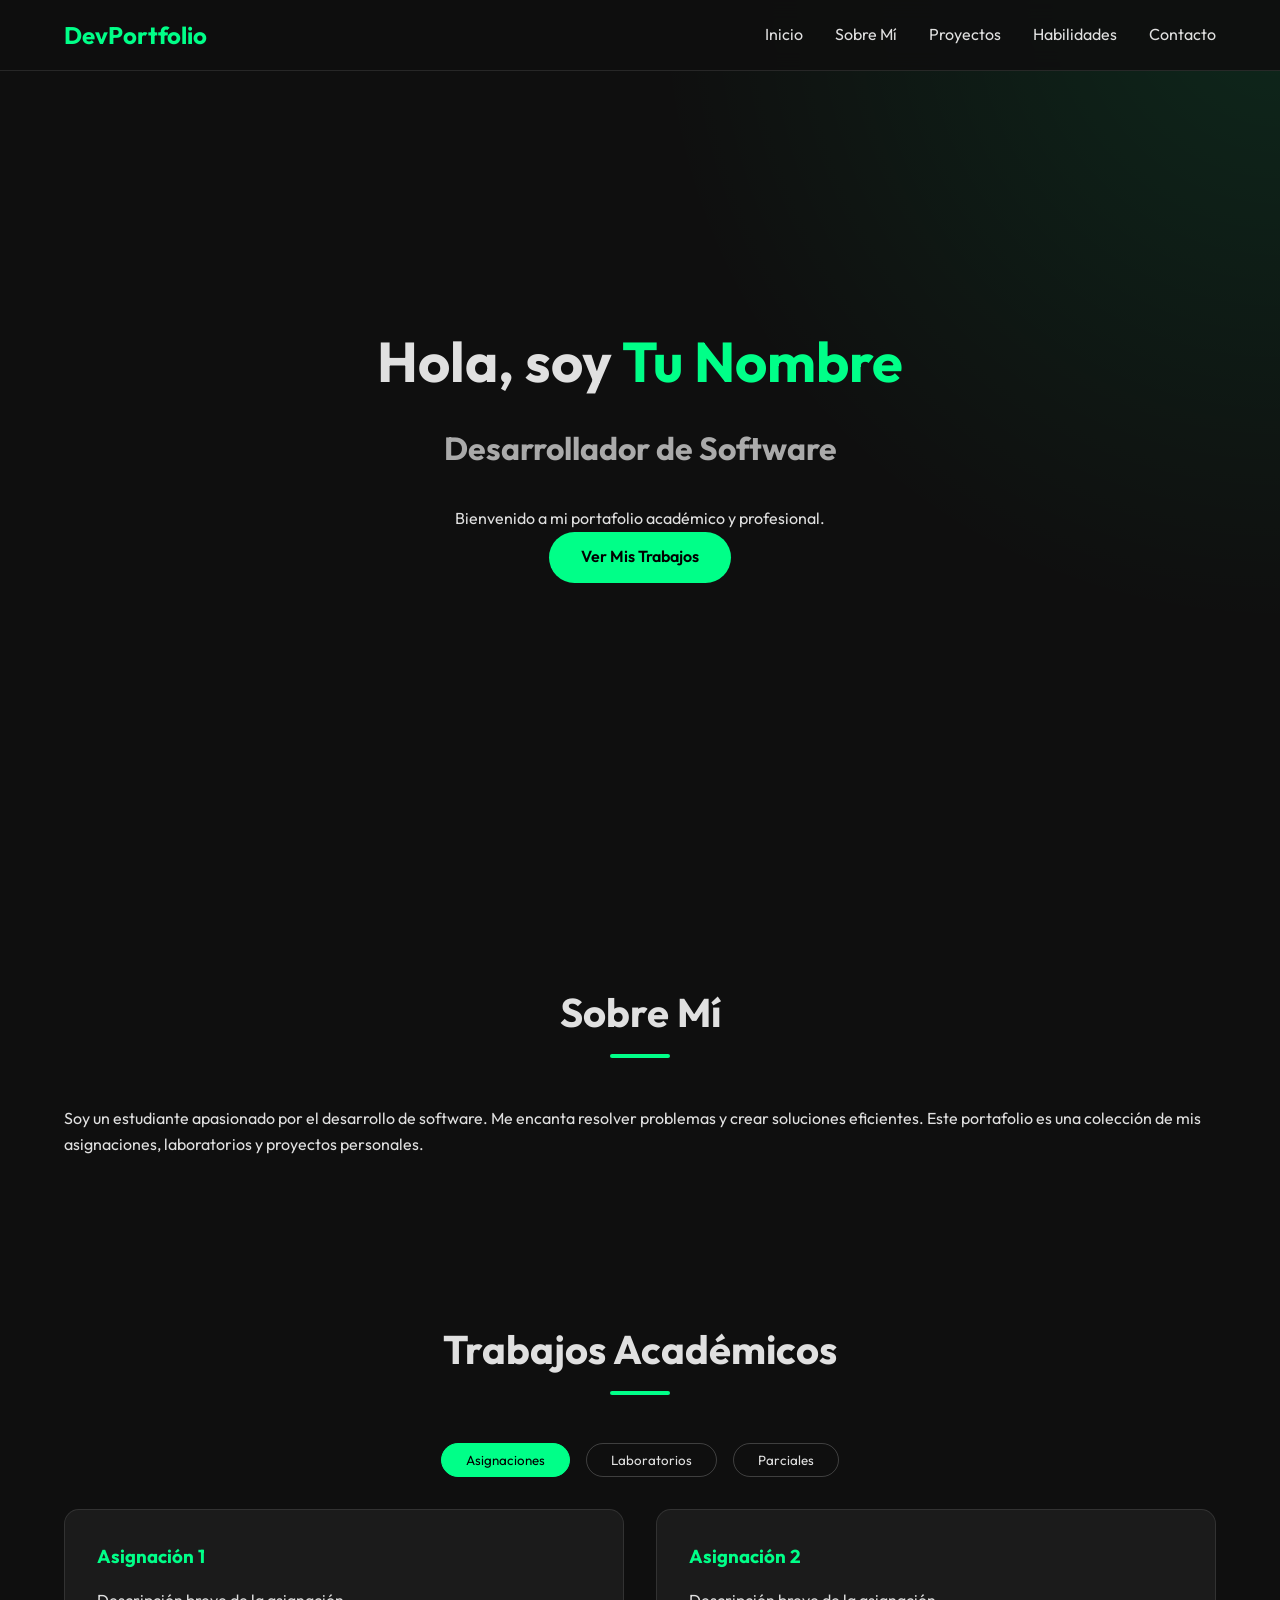
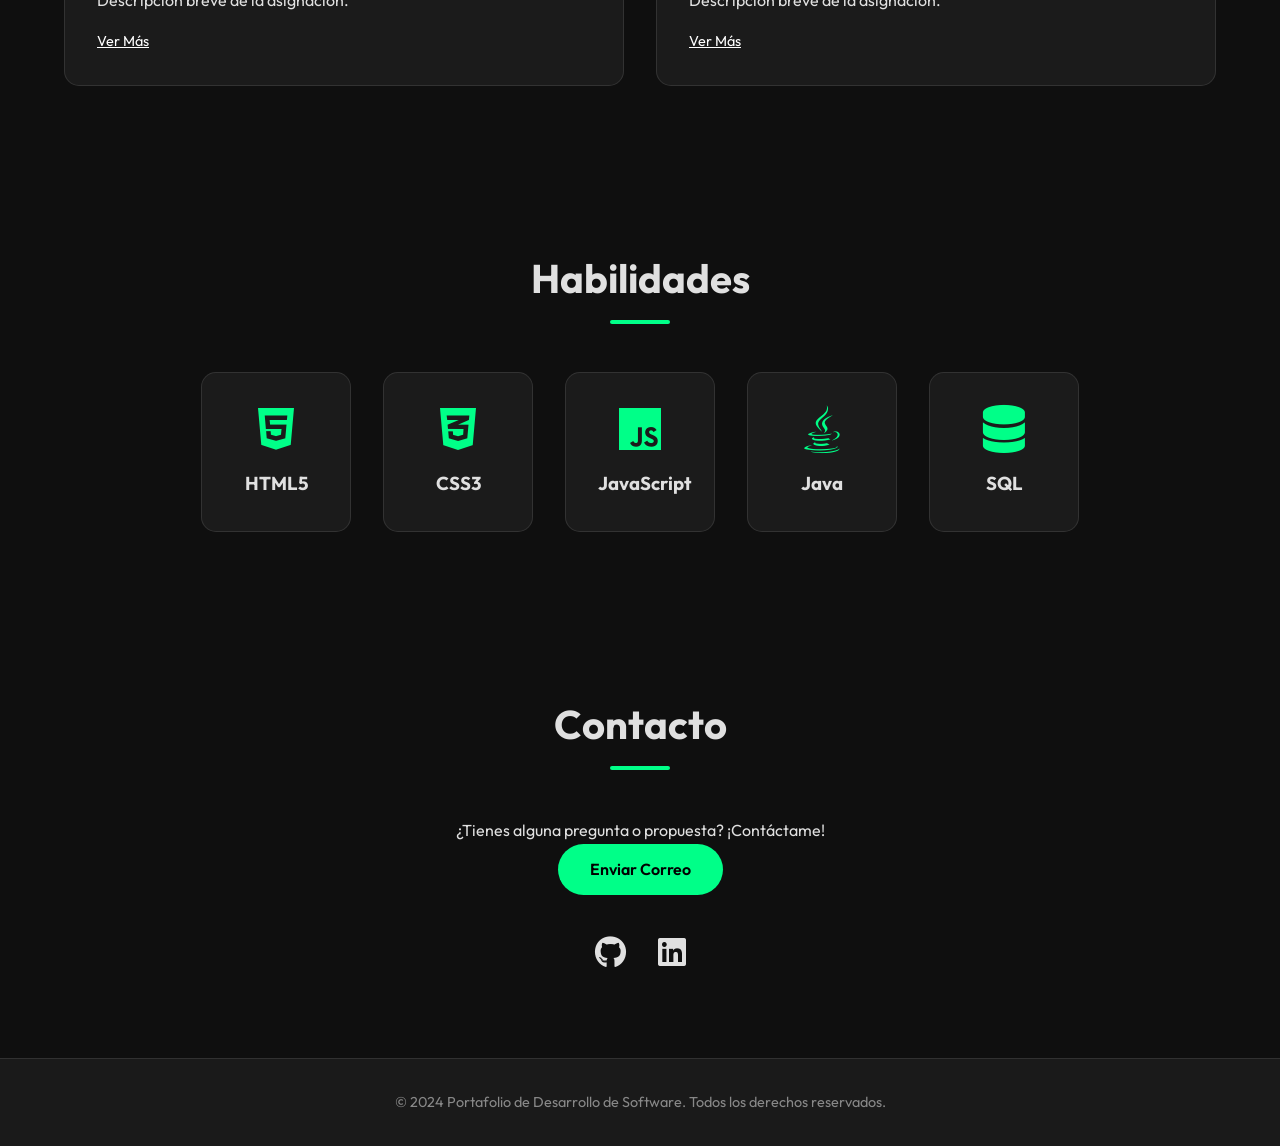
==== index.html @ 0fc3452c "Estructura base" ====
<!DOCTYPE html>
<html lang="es">
<head>
    <meta charset="UTF-8">
    <meta name="viewport" content="width=device-width, initial-scale=1.0">
    <title>Portafolio de Desarrollo de Software</title>
    <link rel="preconnect" href="https://fonts.googleapis.com">
    <link rel="preconnect" href="https://fonts.gstatic.com" crossorigin>
    <link href="https://fonts.googleapis.com/css2?family=Outfit:wght@300;400;600;700&display=swap" rel="stylesheet">
    <link rel="stylesheet" href="css/style.css">
    <link rel="stylesheet" href="https://cdnjs.cloudflare.com/ajax/libs/font-awesome/6.0.0/css/all.min.css">
</head>
<body>
    <header id="header">
        <nav class="navbar">
            <div class="logo">DevPortfolio</div>
            <ul class="nav-links">
                <li><a href="#inicio">Inicio</a></li>
                <li><a href="#sobre-mi">Sobre Mí</a></li>
                <li><a href="#proyectos">Proyectos</a></li>
                <li><a href="#habilidades">Habilidades</a></li>
                <li><a href="#contacto">Contacto</a></li>
            </ul>
            <div class="hamburger">
                <i class="fas fa-bars"></i>
            </div>
        </nav>
    </header>

    <main>
        <section id="inicio" class="hero">
            <div class="hero-content">
                <h1>Hola, soy <span class="highlight">Tu Nombre</span></h1>
                <h2>Desarrollador de Software</h2>
                <p>Bienvenido a mi portafolio académico y profesional.</p>
                <a href="#proyectos" class="btn">Ver Mis Trabajos</a>
            </div>
        </section>

        <section id="sobre-mi" class="section">
            <h2 class="section-title">Sobre Mí</h2>
            <div class="about-container">
                <div class="about-text">
                    <p>Soy un estudiante apasionado por el desarrollo de software. Me encanta resolver problemas y crear soluciones eficientes. Este portafolio es una colección de mis asignaciones, laboratorios y proyectos personales.</p>
                </div>
            </div>
        </section>

        <section id="proyectos" class="section">
            <h2 class="section-title">Trabajos Académicos</h2>
            <div class="tabs">
                <button class="tab-btn active" data-target="asignaciones">Asignaciones</button>
                <button class="tab-btn" data-target="laboratorios">Laboratorios</button>
                <button class="tab-btn" data-target="parciales">Parciales</button>
            </div>

            <div class="projects-grid" id="asignaciones">
                <!-- Asignaciones Placeholders -->
                <div class="card">
                    <div class="card-content">
                        <h3>Asignación 1</h3>
                        <p>Descripción breve de la asignación.</p>
                        <a href="#" class="btn-small">Ver Más</a>
                    </div>
                </div>
                <div class="card">
                    <div class="card-content">
                        <h3>Asignación 2</h3>
                        <p>Descripción breve de la asignación.</p>
                        <a href="#" class="btn-small">Ver Más</a>
                    </div>
                </div>
            </div>

            <div class="projects-grid hidden" id="laboratorios">
                <!-- Laboratorios Placeholders -->
                <div class="card">
                    <div class="card-content">
                        <h3>Laboratorio 1</h3>
                        <p>Práctica de laboratorio sobre estructuras de datos.</p>
                        <a href="#" class="btn-small">Ver Código</a>
                    </div>
                </div>
            </div>

            <div class="projects-grid hidden" id="parciales">
                <!-- Parciales Placeholders -->
                <div class="card">
                    <div class="card-content">
                        <h3>Parcial 1</h3>
                        <p>Examen parcial práctico.</p>
                        <a href="#" class="btn-small">Ver Resultado</a>
                    </div>
                </div>
            </div>
        </section>

        <section id="habilidades" class="section">
            <h2 class="section-title">Habilidades</h2>
            <div class="skills-container">
                <div class="skill-card">
                    <i class="fab fa-html5"></i>
                    <h3>HTML5</h3>
                </div>
                <div class="skill-card">
                    <i class="fab fa-css3-alt"></i>
                    <h3>CSS3</h3>
                </div>
                <div class="skill-card">
                    <i class="fab fa-js"></i>
                    <h3>JavaScript</h3>
                </div>
                <div class="skill-card">
                    <i class="fab fa-java"></i>
                    <h3>Java</h3>
                </div>
                <div class="skill-card">
                    <i class="fas fa-database"></i>
                    <h3>SQL</h3>
                </div>
            </div>
        </section>

        <section id="contacto" class="section">
            <h2 class="section-title">Contacto</h2>
            <div class="contact-container">
                <p>¿Tienes alguna pregunta o propuesta? ¡Contáctame!</p>
                <a href="mailto:correo@ejemplo.com" class="btn">Enviar Correo</a>
                <div class="social-links">
                    <a href="#"><i class="fab fa-github"></i></a>
                    <a href="#"><i class="fab fa-linkedin"></i></a>
                </div>
            </div>
        </section>
    </main>

    <footer>
        <p>&copy; 2024 Portafolio de Desarrollo de Software. Todos los derechos reservados.</p>
    </footer>

    <script src="js/script.js"></script>
</body>
</html>
---- css/style.css ----
:root {
    --bg-color: #0f0f0f;
    --card-bg: rgba(255, 255, 255, 0.05);
    --text-color: #e0e0e0;
    --accent-color: #00ff88;
    --secondary-color: #1a1a1a;
    --font-main: 'Outfit', sans-serif;
}

* {
    margin: 0;
    padding: 0;
    box-sizing: border-box;
}

body {
    font-family: var(--font-main);
    background-color: var(--bg-color);
    color: var(--text-color);
    line-height: 1.6;
    overflow-x: hidden;
}

a {
    text-decoration: none;
    color: inherit;
    transition: color 0.3s ease;
}

ul {
    list-style: none;
}

/* Header & Nav */
header {
    position: fixed;
    top: 0;
    width: 100%;
    background: rgba(15, 15, 15, 0.9);
    backdrop-filter: blur(10px);
    z-index: 1000;
    padding: 1rem 5%;
    border-bottom: 1px solid rgba(255, 255, 255, 0.1);
}

.navbar {
    display: flex;
    justify-content: space-between;
    align-items: center;
}

.logo {
    font-size: 1.5rem;
    font-weight: 700;
    color: var(--accent-color);
}

.nav-links {
    display: flex;
    gap: 2rem;
}

.nav-links a:hover {
    color: var(--accent-color);
}

.hamburger {
    display: none;
    font-size: 1.5rem;
    cursor: pointer;
}

/* Hero Section */
.hero {
    height: 100vh;
    display: flex;
    align-items: center;
    justify-content: center;
    text-align: center;
    padding: 0 5%;
    background: radial-gradient(circle at top right, rgba(0, 255, 136, 0.1), transparent 40%);
}

.hero h1 {
    font-size: 3.5rem;
    margin-bottom: 1rem;
}

.highlight {
    color: var(--accent-color);
}

.hero h2 {
    font-size: 2rem;
    color: #aaa;
    margin-bottom: 2rem;
}

.btn {
    display: inline-block;
    padding: 0.8rem 2rem;
    background: var(--accent-color);
    color: #000;
    font-weight: 600;
    border-radius: 50px;
    transition: transform 0.3s ease, box-shadow 0.3s ease;
}

.btn:hover {
    transform: translateY(-3px);
    box-shadow: 0 5px 15px rgba(0, 255, 136, 0.3);
}

/* Sections General */
.section {
    padding: 5rem 5%;
}

.section-title {
    text-align: center;
    font-size: 2.5rem;
    margin-bottom: 3rem;
    position: relative;
}

.section-title::after {
    content: '';
    display: block;
    width: 60px;
    height: 4px;
    background: var(--accent-color);
    margin: 10px auto 0;
    border-radius: 2px;
}

/* Projects / Academic Work */
.tabs {
    display: flex;
    justify-content: center;
    gap: 1rem;
    margin-bottom: 2rem;
}

.tab-btn {
    background: transparent;
    border: 1px solid rgba(255, 255, 255, 0.2);
    color: var(--text-color);
    padding: 0.5rem 1.5rem;
    border-radius: 20px;
    cursor: pointer;
    transition: all 0.3s ease;
    font-family: var(--font-main);
}

.tab-btn.active, .tab-btn:hover {
    background: var(--accent-color);
    color: #000;
    border-color: var(--accent-color);
}

.projects-grid {
    display: grid;
    grid-template-columns: repeat(auto-fit, minmax(300px, 1fr));
    gap: 2rem;
}

.hidden {
    display: none;
}

.card {
    background: var(--card-bg);
    border: 1px solid rgba(255, 255, 255, 0.1);
    border-radius: 15px;
    padding: 2rem;
    transition: transform 0.3s ease;
}

.card:hover {
    transform: translateY(-5px);
    border-color: var(--accent-color);
}

.card h3 {
    margin-bottom: 1rem;
    color: var(--accent-color);
}

.btn-small {
    display: inline-block;
    margin-top: 1rem;
    color: #fff;
    text-decoration: underline;
    font-size: 0.9rem;
}

/* Skills */
.skills-container {
    display: flex;
    flex-wrap: wrap;
    justify-content: center;
    gap: 2rem;
}

.skill-card {
    background: var(--card-bg);
    padding: 2rem;
    border-radius: 15px;
    text-align: center;
    width: 150px;
    border: 1px solid rgba(255, 255, 255, 0.1);
    transition: all 0.3s ease;
}

.skill-card:hover {
    border-color: var(--accent-color);
    transform: scale(1.05);
}

.skill-card i {
    font-size: 3rem;
    margin-bottom: 1rem;
    color: var(--accent-color);
}

/* Contact */
.contact-container {
    text-align: center;
    max-width: 600px;
    margin: 0 auto;
}

.social-links {
    margin-top: 2rem;
    display: flex;
    justify-content: center;
    gap: 2rem;
}

.social-links a {
    font-size: 2rem;
    color: var(--text-color);
}

.social-links a:hover {
    color: var(--accent-color);
}

/* Footer */
footer {
    text-align: center;
    padding: 2rem;
    background: var(--secondary-color);
    border-top: 1px solid rgba(255, 255, 255, 0.1);
    font-size: 0.9rem;
    color: #888;
}

/* Responsive */
@media (max-width: 768px) {
    .nav-links {
        display: none;
    }
    
    .hamburger {
        display: block;
    }
    
    .hero h1 {
        font-size: 2.5rem;
    }
}
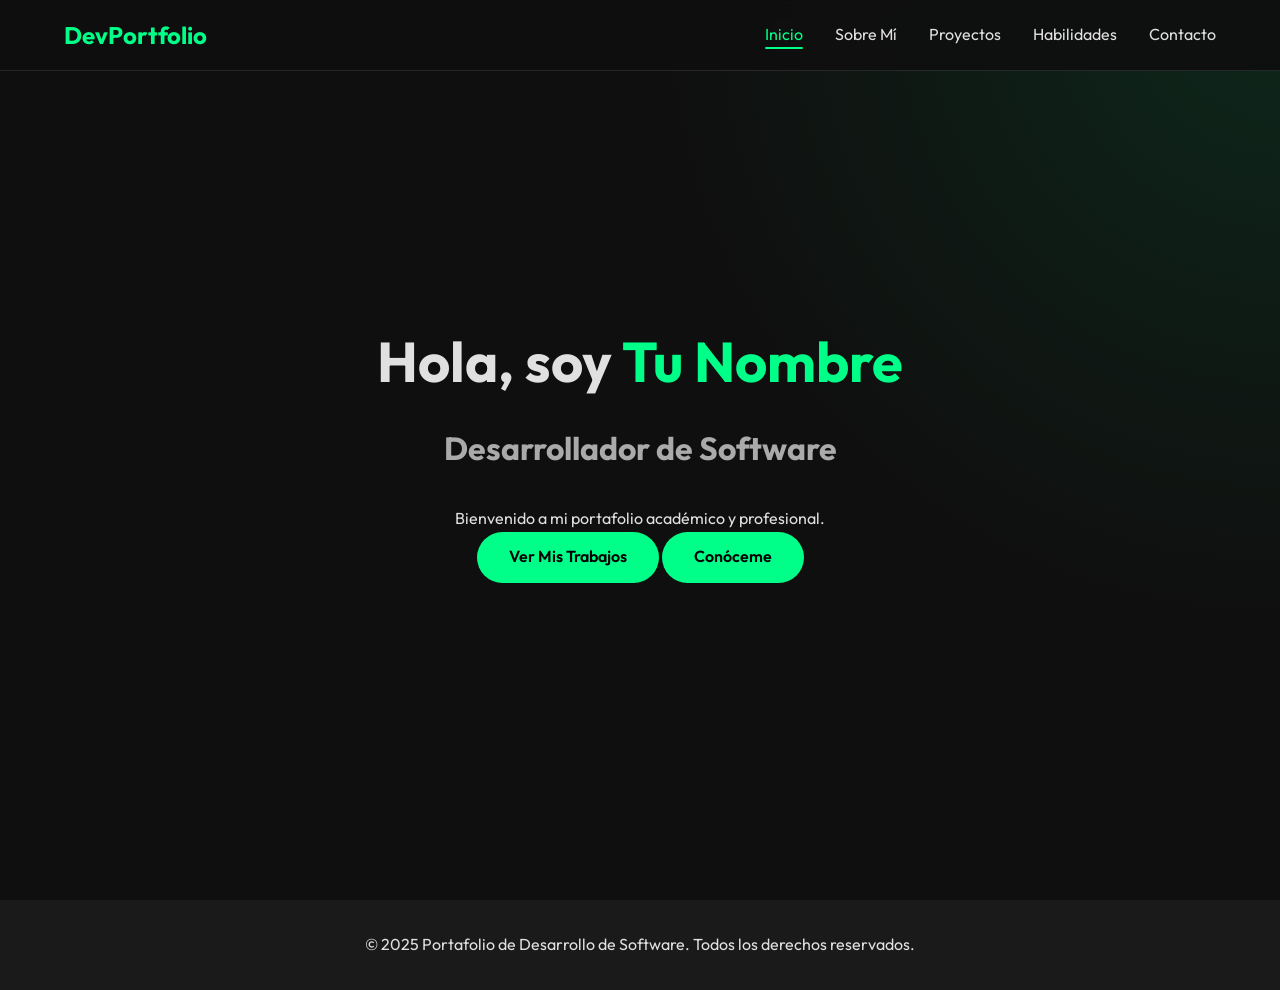
==== commit e749416c: "Modificaciones." ====
--- a/index.html
+++ b/index.html
@@ -1,5 +1,6 @@
 <!DOCTYPE html>
 <html lang="es">
+
 <head>
     <meta charset="UTF-8">
     <meta name="viewport" content="width=device-width, initial-scale=1.0">
@@ -10,16 +11,17 @@
     <link rel="stylesheet" href="css/style.css">
     <link rel="stylesheet" href="https://cdnjs.cloudflare.com/ajax/libs/font-awesome/6.0.0/css/all.min.css">
 </head>
+
 <body>
     <header id="header">
         <nav class="navbar">
             <div class="logo">DevPortfolio</div>
             <ul class="nav-links">
-                <li><a href="#inicio">Inicio</a></li>
-                <li><a href="#sobre-mi">Sobre Mí</a></li>
-                <li><a href="#proyectos">Proyectos</a></li>
-                <li><a href="#habilidades">Habilidades</a></li>
-                <li><a href="#contacto">Contacto</a></li>
+                <li><a href="index.html" class="active">Inicio</a></li>
+                <li><a href="about.html">Sobre Mí</a></li>
+                <li><a href="projects.html">Proyectos</a></li>
+                <li><a href="skills.html">Habilidades</a></li>
+                <li><a href="contact.html">Contacto</a></li>
             </ul>
             <div class="hamburger">
                 <i class="fas fa-bars"></i>
@@ -33,111 +35,19 @@
                 <h1>Hola, soy <span class="highlight">Tu Nombre</span></h1>
                 <h2>Desarrollador de Software</h2>
                 <p>Bienvenido a mi portafolio académico y profesional.</p>
-                <a href="#proyectos" class="btn">Ver Mis Trabajos</a>
-            </div>
-        </section>
-
-        <section id="sobre-mi" class="section">
-            <h2 class="section-title">Sobre Mí</h2>
-            <div class="about-container">
-                <div class="about-text">
-                    <p>Soy un estudiante apasionado por el desarrollo de software. Me encanta resolver problemas y crear soluciones eficientes. Este portafolio es una colección de mis asignaciones, laboratorios y proyectos personales.</p>
-                </div>
-            </div>
-        </section>
-
-        <section id="proyectos" class="section">
-            <h2 class="section-title">Trabajos Académicos</h2>
-            <div class="tabs">
-                <button class="tab-btn active" data-target="asignaciones">Asignaciones</button>
-                <button class="tab-btn" data-target="laboratorios">Laboratorios</button>
-                <button class="tab-btn" data-target="parciales">Parciales</button>
-            </div>
-
-            <div class="projects-grid" id="asignaciones">
-                <!-- Asignaciones Placeholders -->
-                <div class="card">
-                    <div class="card-content">
-                        <h3>Asignación 1</h3>
-                        <p>Descripción breve de la asignación.</p>
-                        <a href="#" class="btn-small">Ver Más</a>
-                    </div>
-                </div>
-                <div class="card">
-                    <div class="card-content">
-                        <h3>Asignación 2</h3>
-                        <p>Descripción breve de la asignación.</p>
-                        <a href="#" class="btn-small">Ver Más</a>
-                    </div>
-                </div>
-            </div>
-
-            <div class="projects-grid hidden" id="laboratorios">
-                <!-- Laboratorios Placeholders -->
-                <div class="card">
-                    <div class="card-content">
-                        <h3>Laboratorio 1</h3>
-                        <p>Práctica de laboratorio sobre estructuras de datos.</p>
-                        <a href="#" class="btn-small">Ver Código</a>
-                    </div>
-                </div>
-            </div>
-
-            <div class="projects-grid hidden" id="parciales">
-                <!-- Parciales Placeholders -->
-                <div class="card">
-                    <div class="card-content">
-                        <h3>Parcial 1</h3>
-                        <p>Examen parcial práctico.</p>
-                        <a href="#" class="btn-small">Ver Resultado</a>
-                    </div>
-                </div>
-            </div>
-        </section>
-
-        <section id="habilidades" class="section">
-            <h2 class="section-title">Habilidades</h2>
-            <div class="skills-container">
-                <div class="skill-card">
-                    <i class="fab fa-html5"></i>
-                    <h3>HTML5</h3>
-                </div>
-                <div class="skill-card">
-                    <i class="fab fa-css3-alt"></i>
-                    <h3>CSS3</h3>
-                </div>
-                <div class="skill-card">
-                    <i class="fab fa-js"></i>
-                    <h3>JavaScript</h3>
-                </div>
-                <div class="skill-card">
-                    <i class="fab fa-java"></i>
-                    <h3>Java</h3>
-                </div>
-                <div class="skill-card">
-                    <i class="fas fa-database"></i>
-                    <h3>SQL</h3>
-                </div>
-            </div>
-        </section>
-
-        <section id="contacto" class="section">
-            <h2 class="section-title">Contacto</h2>
-            <div class="contact-container">
-                <p>¿Tienes alguna pregunta o propuesta? ¡Contáctame!</p>
-                <a href="mailto:correo@ejemplo.com" class="btn">Enviar Correo</a>
-                <div class="social-links">
-                    <a href="#"><i class="fab fa-github"></i></a>
-                    <a href="#"><i class="fab fa-linkedin"></i></a>
+                <div class="hero-buttons">
+                    <a href="projects.html" class="btn">Ver Mis Trabajos</a>
+                    <a href="about.html" class="btn btn-outline">Conóceme</a>
                 </div>
             </div>
         </section>
     </main>
 
     <footer>
-        <p>&copy; 2024 Portafolio de Desarrollo de Software. Todos los derechos reservados.</p>
+        <p>&copy; 2025 Portafolio de Desarrollo de Software. Todos los derechos reservados.</p>
     </footer>
 
     <script src="js/script.js"></script>
 </body>
+
 </html>
--- a/css/style.css
+++ b/css/style.css
@@ -60,8 +60,25 @@
     gap: 2rem;
 }
 
-.nav-links a:hover {
+.nav-links a {
+    position: relative;
+    transition: color 0.3s ease;
+}
+
+.nav-links a:hover,
+.nav-links a.active {
     color: var(--accent-color);
+}
+
+.nav-links a.active::after {
+    content: '';
+    position: absolute;
+    bottom: -5px;
+    left: 0;
+    width: 100%;
+    height: 2px;
+    background: var(--accent-color);
+    border-radius: 2px;
 }
 
 .hamburger {
@@ -79,6 +96,7 @@
     text-align: center;
     padding: 0 5%;
     background: radial-gradient(circle at top right, rgba(0, 255, 136, 0.1), transparent 40%);
+    scroll-margin-top: 0;
 }
 
 .hero h1 {
@@ -114,6 +132,7 @@
 /* Sections General */
 .section {
     padding: 5rem 5%;
+    scroll-margin-top: 80px;
 }
 
 .section-title {
@@ -131,6 +150,29 @@
     background: var(--accent-color);
     margin: 10px auto 0;
     border-radius: 2px;
+}
+
+/* About Section */
+.about-container {
+    max-width: 800px;
+    margin: 0 auto;
+}
+
+.about-text h3 {
+    color: var(--accent-color);
+    margin-top: 2rem;
+    margin-bottom: 0.5rem;
+    font-size: 1.3rem;
+}
+
+.about-text h3:first-child {
+    margin-top: 0;
+}
+
+.about-text p {
+    margin-bottom: 1rem;
+    line-height: 1.8;
+    color: #ccc;
 }
 
 /* Projects / Academic Work */
@@ -152,7 +194,8 @@
     font-family: var(--font-main);
 }
 
-.tab-btn.active, .tab-btn:hover {
+.tab-btn.active,
+.tab-btn:hover {
     background: var(--accent-color);
     color: #000;
     border-color: var(--accent-color);
@@ -251,22 +294,355 @@
     text-align: center;
     padding: 2rem;
     background: var(--secondary-color);
-    border-top: 1px solid rgba(255, 255, 255, 0.1);
-    font-size: 0.9rem;
-    color: #888;
-}
-
-/* Responsive */
-@media (max-width: 768px) {
-    .nav-links {
+
+    .hero h1 {
+        font-size: 3.5rem;
+        margin-bottom: 1rem;
+    }
+
+    .highlight {
+        color: var(--accent-color);
+    }
+
+    .hero h2 {
+        font-size: 2rem;
+        color: #aaa;
+        margin-bottom: 2rem;
+    }
+
+    .btn {
+        display: inline-block;
+        padding: 0.8rem 2rem;
+        background: var(--accent-color);
+        color: #000;
+        font-weight: 600;
+        border-radius: 50px;
+        transition: transform 0.3s ease, box-shadow 0.3s ease;
+    }
+
+    .btn:hover {
+        transform: translateY(-3px);
+        box-shadow: 0 5px 15px rgba(0, 255, 136, 0.3);
+    }
+
+    /* Sections General */
+    .section {
+        padding: 5rem 5%;
+        scroll-margin-top: 80px;
+    }
+
+    .section-title {
+        text-align: center;
+        font-size: 2.5rem;
+        margin-bottom: 3rem;
+        position: relative;
+    }
+
+    .section-title::after {
+        content: '';
+        display: block;
+        width: 60px;
+        height: 4px;
+        background: var(--accent-color);
+        margin: 10px auto 0;
+        border-radius: 2px;
+    }
+
+    /* About Section */
+    .about-container {
+        max-width: 800px;
+        margin: 0 auto;
+    }
+
+    .about-text h3 {
+        color: var(--accent-color);
+        margin-top: 2rem;
+        margin-bottom: 0.5rem;
+        font-size: 1.3rem;
+    }
+
+    .about-text h3:first-child {
+        margin-top: 0;
+    }
+
+    .about-text p {
+        margin-bottom: 1rem;
+        line-height: 1.8;
+        color: #ccc;
+    }
+
+    /* Projects / Academic Work */
+    .tabs {
+        display: flex;
+        justify-content: center;
+        gap: 1rem;
+        margin-bottom: 2rem;
+    }
+
+    .tab-btn {
+        background: transparent;
+        border: 1px solid rgba(255, 255, 255, 0.2);
+        color: var(--text-color);
+        padding: 0.5rem 1.5rem;
+        border-radius: 20px;
+        cursor: pointer;
+        transition: all 0.3s ease;
+        font-family: var(--font-main);
+    }
+
+    .tab-btn.active,
+    .tab-btn:hover {
+        background: var(--accent-color);
+        color: #000;
+        border-color: var(--accent-color);
+    }
+
+    .projects-grid {
+        display: grid;
+        grid-template-columns: repeat(auto-fit, minmax(300px, 1fr));
+        gap: 2rem;
+    }
+
+    .hidden {
         display: none;
     }
-    
-    .hamburger {
-        display: block;
-    }
-    
-    .hero h1 {
-        font-size: 2.5rem;
-    }
-}
+
+    .card {
+        background: var(--card-bg);
+        border: 1px solid rgba(255, 255, 255, 0.1);
+        border-radius: 15px;
+        padding: 2rem;
+        transition: transform 0.3s ease;
+    }
+
+    .card:hover {
+        transform: translateY(-5px);
+        border-color: var(--accent-color);
+    }
+
+    .card h3 {
+        margin-bottom: 1rem;
+        color: var(--accent-color);
+    }
+
+    .btn-small {
+        display: inline-block;
+        margin-top: 1rem;
+        color: #fff;
+        text-decoration: underline;
+        font-size: 0.9rem;
+    }
+
+    /* Skills */
+    .skills-container {
+        display: flex;
+        flex-wrap: wrap;
+        justify-content: center;
+        gap: 2rem;
+    }
+
+    .skill-card {
+        background: var(--card-bg);
+        padding: 2rem;
+        border-radius: 15px;
+        text-align: center;
+        width: 150px;
+        border: 1px solid rgba(255, 255, 255, 0.1);
+        transition: all 0.3s ease;
+    }
+
+    .skill-card:hover {
+        border-color: var(--accent-color);
+        transform: scale(1.05);
+    }
+
+    .skill-card i {
+        font-size: 3rem;
+        margin-bottom: 1rem;
+        color: var(--accent-color);
+    }
+
+    /* Contact */
+    .contact-container {
+        text-align: center;
+        max-width: 600px;
+        margin: 0 auto;
+    }
+
+    .social-links {
+        margin-top: 2rem;
+        display: flex;
+        justify-content: center;
+        gap: 2rem;
+    }
+
+    .social-links a {
+        font-size: 2rem;
+        color: var(--text-color);
+    }
+
+    .social-links a:hover {
+        color: var(--accent-color);
+    }
+
+    /* Footer */
+    footer {
+        text-align: center;
+        padding: 2rem;
+        background: var(--secondary-color);
+        border-top: 1px solid rgba(255, 255, 255, 0.1);
+        font-size: 0.9rem;
+        color: #888;
+    }
+
+    /* Hero Buttons */
+    .hero-buttons {
+        display: flex;
+        gap: 1rem;
+        justify-content: center;
+    }
+
+    .btn-outline {
+        background: transparent;
+        border: 2px solid var(--accent-color);
+        color: var(--accent-color);
+    }
+
+    .btn-outline:hover {
+        background: var(--accent-color);
+        color: #000;
+    }
+
+    /* Card Actions */
+    .card-actions {
+        display: flex;
+        gap: 1rem;
+        margin-top: 1.5rem;
+        flex-wrap: wrap;
+    }
+
+    .preview-btn {
+        background: rgba(255, 255, 255, 0.1);
+        border: none;
+        padding: 0.5rem 1rem;
+        border-radius: 5px;
+        color: var(--accent-color);
+        cursor: pointer;
+        transition: background 0.3s;
+        font-family: var(--font-main);
+        text-decoration: none;
+    }
+
+    .preview-btn:hover {
+        background: rgba(255, 255, 255, 0.2);
+    }
+
+    .download-btn {
+        background: var(--accent-color);
+        color: #000;
+        padding: 0.5rem 1rem;
+        border-radius: 5px;
+        text-decoration: none;
+        font-weight: 600;
+        display: inline-flex;
+        align-items: center;
+        gap: 0.5rem;
+    }
+
+    .download-btn:hover {
+        transform: translateY(-2px);
+        box-shadow: 0 4px 10px rgba(0, 255, 136, 0.2);
+    }
+
+    /* Modal Styles */
+    .modal {
+        display: none;
+        position: fixed;
+        z-index: 2000;
+        left: 0;
+        top: 0;
+        width: 100%;
+        height: 100%;
+        background-color: rgba(0, 0, 0, 0.8);
+        backdrop-filter: blur(5px);
+        align-items: center;
+        justify-content: center;
+    }
+
+    .modal-content {
+        background: #1a1a1a;
+        padding: 2rem;
+        border-radius: 15px;
+        width: 90%;
+        max-width: 600px;
+        position: relative;
+        border: 1px solid var(--accent-color);
+        box-shadow: 0 0 20px rgba(0, 255, 136, 0.1);
+        animation: modalFadeIn 0.3s ease;
+    }
+
+    @keyframes modalFadeIn {
+        from {
+            opacity: 0;
+            transform: translateY(-20px);
+        }
+
+        to {
+            opacity: 1;
+            transform: translateY(0);
+        }
+    }
+
+    .close-modal {
+        position: absolute;
+        top: 1rem;
+        right: 1.5rem;
+        font-size: 2rem;
+        color: #aaa;
+        cursor: pointer;
+        transition: color 0.3s;
+    }
+
+    .close-modal:hover {
+        color: var(--accent-color);
+    }
+
+    .modal-body {
+        margin-top: 1.5rem;
+    }
+
+    .modal-image {
+        margin-bottom: 1.5rem;
+        border-radius: 8px;
+        overflow: hidden;
+    }
+
+    #modal-title {
+        color: var(--accent-color);
+        font-size: 1.8rem;
+    }
+
+    #modal-desc {
+        line-height: 1.6;
+        color: #ddd;
+    }
+
+    /* Responsive */
+    @media (max-width: 768px) {
+        .nav-links {
+            display: none;
+        }
+
+        .hamburger {
+            display: block;
+        }
+
+        .hero h1 {
+            font-size: 2.5rem;
+        }
+
+        .hero-buttons {
+            flex-direction: column;
+            gap: 1rem;
+        }
+    }
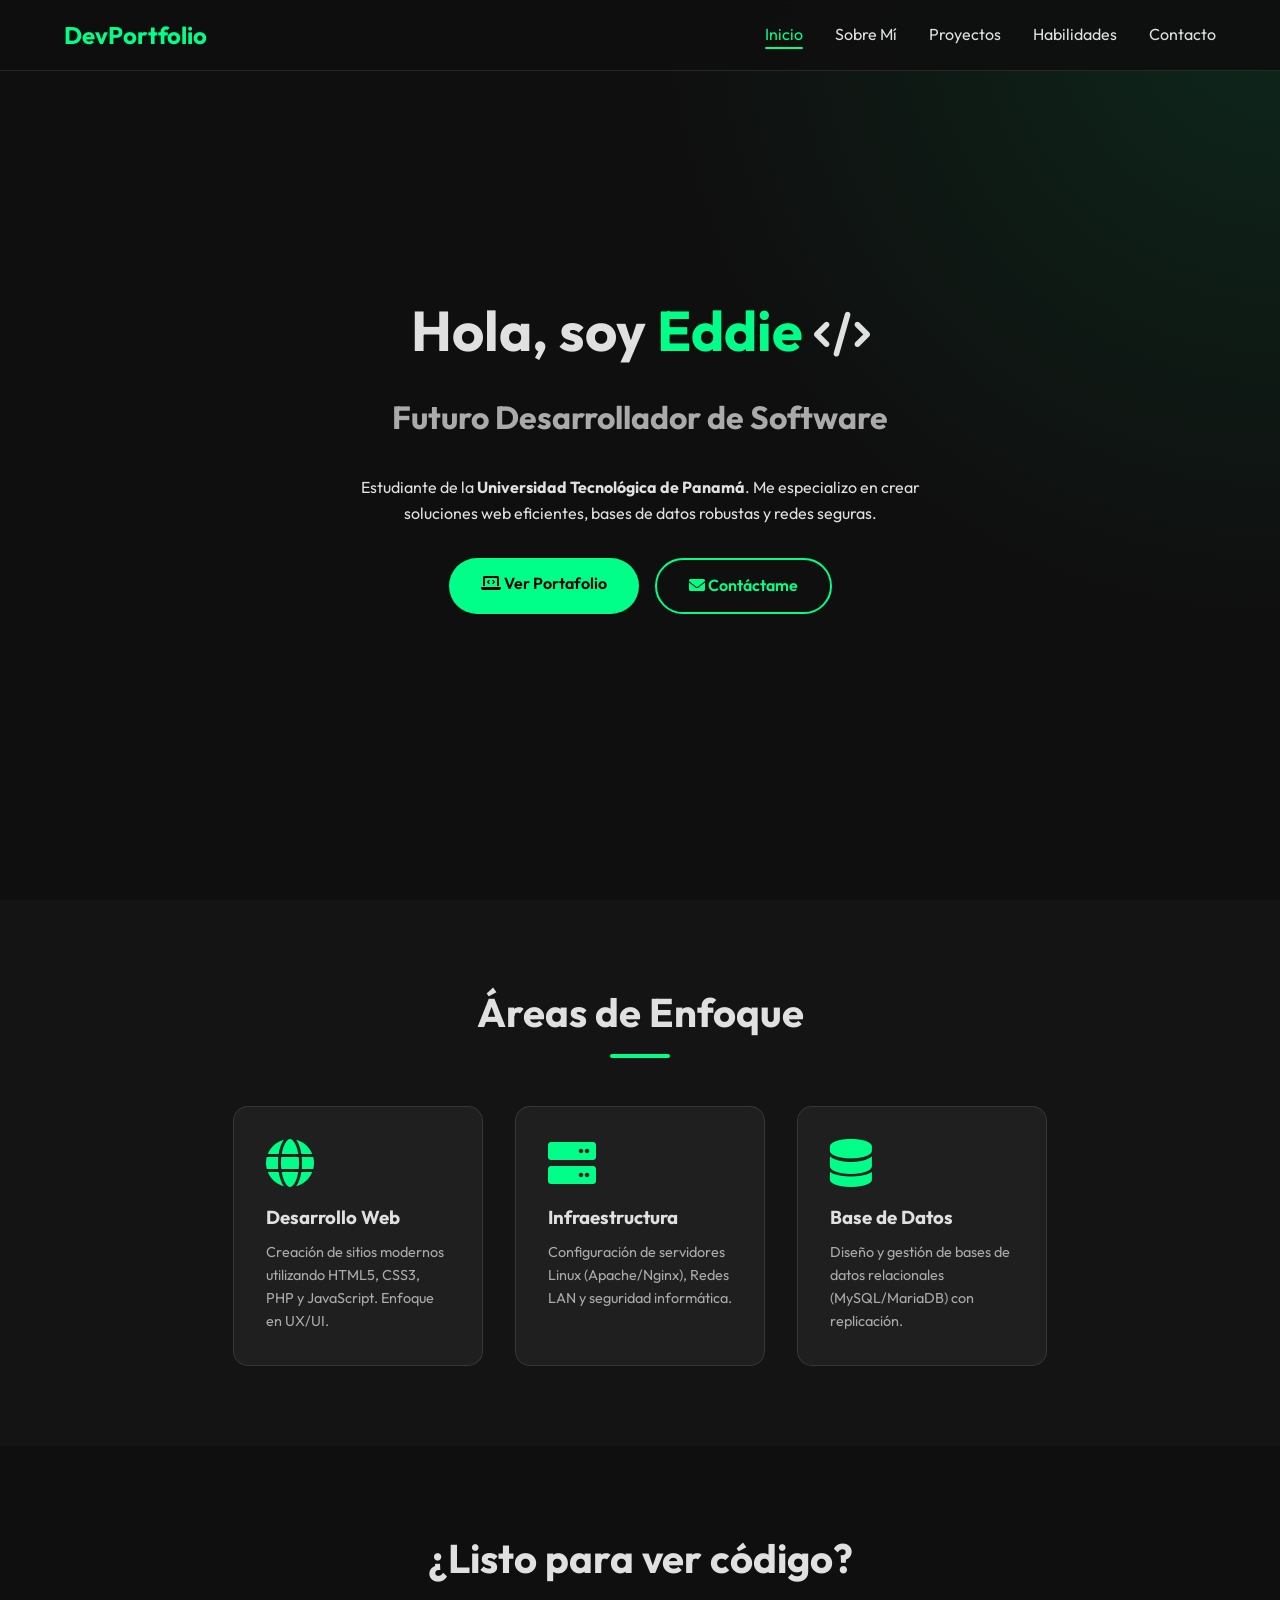
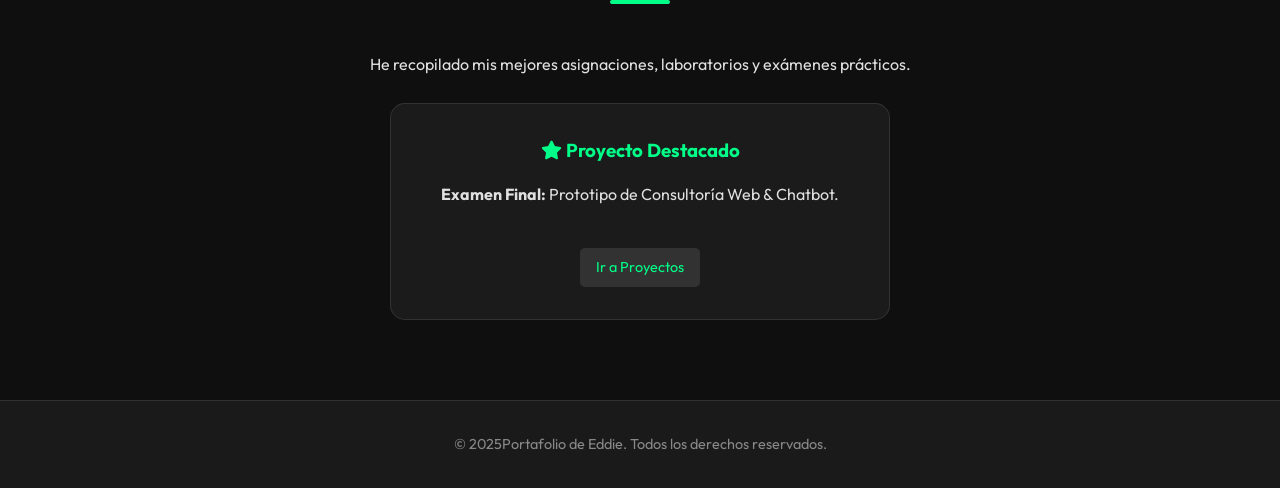
==== commit 1435bcfe: "camibios del inicio." ====
--- a/index.html
+++ b/index.html
@@ -4,7 +4,7 @@
 <head>
     <meta charset="UTF-8">
     <meta name="viewport" content="width=device-width, initial-scale=1.0">
-    <title>Portafolio de Desarrollo de Software</title>
+    <title>Inicio - Portafolio de Eddie</title>
     <link rel="preconnect" href="https://fonts.googleapis.com">
     <link rel="preconnect" href="https://fonts.gstatic.com" crossorigin>
     <link href="https://fonts.googleapis.com/css2?family=Outfit:wght@300;400;600;700&display=swap" rel="stylesheet">
@@ -32,22 +32,70 @@
     <main>
         <section id="inicio" class="hero">
             <div class="hero-content">
-                <h1>Hola, soy <span class="highlight">Tu Nombre</span></h1>
-                <h2>Desarrollador de Software</h2>
-                <p>Bienvenido a mi portafolio académico y profesional.</p>
+                <h1>Hola, soy <span class="highlight">Eddie</span> <i class="fas fa-code" style="font-size: 0.8em;"></i>
+                </h1>
+                <h2>Futuro Desarrollador de Software</h2>
+                <p style="max-width: 600px; margin: 0 auto 2rem auto;">
+                    Estudiante de la <strong>Universidad Tecnológica de Panamá</strong>.
+                    Me especializo en crear soluciones web eficientes, bases de datos robustas y redes seguras.
+                </p>
                 <div class="hero-buttons">
-                    <a href="projects.html" class="btn">Ver Mis Trabajos</a>
-                    <a href="about.html" class="btn btn-outline">Conóceme</a>
+                    <a href="projects.html" class="btn"><i class="fas fa-laptop-code"></i> Ver Portafolio</a>
+                    <a href="contact.html" class="btn btn-outline"><i class="fas fa-envelope"></i> Contáctame</a>
+                </div>
+            </div>
+        </section>
+
+        <section class="section" style="background-color: rgba(255,255,255,0.02);">
+            <h2 class="section-title">Áreas de Enfoque</h2>
+            <div class="skills-container">
+                <div class="skill-card" style="width: 250px; text-align: left;">
+                    <i class="fas fa-globe highlight"></i>
+                    <h3>Desarrollo Web</h3>
+                    <p style="font-size: 0.9rem; color: #aaa; margin-top: 0.5rem;">
+                        Creación de sitios modernos utilizando HTML5, CSS3, PHP y JavaScript. Enfoque en UX/UI.
+                    </p>
+                </div>
+                <div class="skill-card" style="width: 250px; text-align: left;">
+                    <i class="fas fa-server highlight"></i>
+                    <h3>Infraestructura</h3>
+                    <p style="font-size: 0.9rem; color: #aaa; margin-top: 0.5rem;">
+                        Configuración de servidores Linux (Apache/Nginx), Redes LAN y seguridad informática.
+                    </p>
+                </div>
+                <div class="skill-card" style="width: 250px; text-align: left;">
+                    <i class="fas fa-database highlight"></i>
+                    <h3>Base de Datos</h3>
+                    <p style="font-size: 0.9rem; color: #aaa; margin-top: 0.5rem;">
+                        Diseño y gestión de bases de datos relacionales (MySQL/MariaDB) con replicación.
+                    </p>
+                </div>
+            </div>
+        </section>
+
+        <section class="section">
+            <div class="contact-container">
+                <h2 class="section-title">¿Listo para ver código?</h2>
+                <p>He recopilado mis mejores asignaciones, laboratorios y exámenes prácticos.</p>
+                <br>
+                <div class="card" style="max-width: 500px; margin: 0 auto;">
+                    <div class="card-content">
+                        <h3><i class="fas fa-star highlight"></i> Proyecto Destacado</h3>
+                        <p><strong>Examen Final:</strong> Prototipo de Consultoría Web & Chatbot.</p>
+                        <div class="card-actions" style="justify-content: center;">
+                            <a href="projects.html" class="btn-small preview-btn">Ir a Proyectos</a>
+                        </div>
+                    </div>
                 </div>
             </div>
         </section>
     </main>
 
     <footer>
-        <p>&copy; 2025 Portafolio de Desarrollo de Software. Todos los derechos reservados.</p>
+        <p>&copy; 2025Portafolio de Eddie. Todos los derechos reservados.</p>
     </footer>
 
     <script src="js/script.js"></script>
 </body>
 
-</html>
+</html>
--- a/css/style.css
+++ b/css/style.css
@@ -294,355 +294,159 @@
     text-align: center;
     padding: 2rem;
     background: var(--secondary-color);
+    border-top: 1px solid rgba(255, 255, 255, 0.1);
+    font-size: 0.9rem;
+    color: #888;
+}
+
+/* Hero Buttons */
+.hero-buttons {
+    display: flex;
+    gap: 1rem;
+    justify-content: center;
+}
+
+.btn-outline {
+    background: transparent;
+    border: 2px solid var(--accent-color);
+    color: var(--accent-color);
+}
+
+.btn-outline:hover {
+    background: var(--accent-color);
+    color: #000;
+}
+
+/* Card Actions */
+.card-actions {
+    display: flex;
+    gap: 1rem;
+    margin-top: 1.5rem;
+    flex-wrap: wrap;
+}
+
+.preview-btn {
+    background: rgba(255, 255, 255, 0.1);
+    border: none;
+    padding: 0.5rem 1rem;
+    border-radius: 5px;
+    color: var(--accent-color);
+    cursor: pointer;
+    transition: background 0.3s;
+    font-family: var(--font-main);
+    text-decoration: none;
+}
+
+.preview-btn:hover {
+    background: rgba(255, 255, 255, 0.2);
+}
+
+.download-btn {
+    background: var(--accent-color);
+    color: #000;
+    padding: 0.5rem 1rem;
+    border-radius: 5px;
+    text-decoration: none;
+    font-weight: 600;
+    display: inline-flex;
+    align-items: center;
+    gap: 0.5rem;
+}
+
+.download-btn:hover {
+    transform: translateY(-2px);
+    box-shadow: 0 4px 10px rgba(0, 255, 136, 0.2);
+}
+
+/* Modal Styles */
+.modal {
+    display: none;
+    position: fixed;
+    z-index: 2000;
+    left: 0;
+    top: 0;
+    width: 100%;
+    height: 100%;
+    background-color: rgba(0, 0, 0, 0.8);
+    backdrop-filter: blur(5px);
+    align-items: center;
+    justify-content: center;
+}
+
+.modal-content {
+    background: #1a1a1a;
+    padding: 2rem;
+    border-radius: 15px;
+    width: 90%;
+    max-width: 600px;
+    position: relative;
+    border: 1px solid var(--accent-color);
+    box-shadow: 0 0 20px rgba(0, 255, 136, 0.1);
+    animation: modalFadeIn 0.3s ease;
+}
+
+@keyframes modalFadeIn {
+    from {
+        opacity: 0;
+        transform: translateY(-20px);
+    }
+
+    to {
+        opacity: 1;
+        transform: translateY(0);
+    }
+}
+
+.close-modal {
+    position: absolute;
+    top: 1rem;
+    right: 1.5rem;
+    font-size: 2rem;
+    color: #aaa;
+    cursor: pointer;
+    transition: color 0.3s;
+}
+
+.close-modal:hover {
+    color: var(--accent-color);
+}
+
+.modal-body {
+    margin-top: 1.5rem;
+}
+
+.modal-image {
+    margin-bottom: 1.5rem;
+    border-radius: 8px;
+    overflow: hidden;
+}
+
+#modal-title {
+    color: var(--accent-color);
+    font-size: 1.8rem;
+}
+
+#modal-desc {
+    line-height: 1.6;
+    color: #ddd;
+}
+
+/* Responsive */
+@media (max-width: 768px) {
+    .nav-links {
+        display: none;
+    }
+
+    .hamburger {
+        display: block;
+    }
 
     .hero h1 {
-        font-size: 3.5rem;
-        margin-bottom: 1rem;
-    }
-
-    .highlight {
-        color: var(--accent-color);
-    }
-
-    .hero h2 {
-        font-size: 2rem;
-        color: #aaa;
-        margin-bottom: 2rem;
-    }
-
-    .btn {
-        display: inline-block;
-        padding: 0.8rem 2rem;
-        background: var(--accent-color);
-        color: #000;
-        font-weight: 600;
-        border-radius: 50px;
-        transition: transform 0.3s ease, box-shadow 0.3s ease;
-    }
-
-    .btn:hover {
-        transform: translateY(-3px);
-        box-shadow: 0 5px 15px rgba(0, 255, 136, 0.3);
-    }
-
-    /* Sections General */
-    .section {
-        padding: 5rem 5%;
-        scroll-margin-top: 80px;
-    }
-
-    .section-title {
-        text-align: center;
         font-size: 2.5rem;
-        margin-bottom: 3rem;
-        position: relative;
-    }
-
-    .section-title::after {
-        content: '';
-        display: block;
-        width: 60px;
-        height: 4px;
-        background: var(--accent-color);
-        margin: 10px auto 0;
-        border-radius: 2px;
-    }
-
-    /* About Section */
-    .about-container {
-        max-width: 800px;
-        margin: 0 auto;
-    }
-
-    .about-text h3 {
-        color: var(--accent-color);
-        margin-top: 2rem;
-        margin-bottom: 0.5rem;
-        font-size: 1.3rem;
-    }
-
-    .about-text h3:first-child {
-        margin-top: 0;
-    }
-
-    .about-text p {
-        margin-bottom: 1rem;
-        line-height: 1.8;
-        color: #ccc;
-    }
-
-    /* Projects / Academic Work */
-    .tabs {
-        display: flex;
-        justify-content: center;
+    }
+
+    .hero-buttons {
+        flex-direction: column;
         gap: 1rem;
-        margin-bottom: 2rem;
-    }
-
-    .tab-btn {
-        background: transparent;
-        border: 1px solid rgba(255, 255, 255, 0.2);
-        color: var(--text-color);
-        padding: 0.5rem 1.5rem;
-        border-radius: 20px;
-        cursor: pointer;
-        transition: all 0.3s ease;
-        font-family: var(--font-main);
-    }
-
-    .tab-btn.active,
-    .tab-btn:hover {
-        background: var(--accent-color);
-        color: #000;
-        border-color: var(--accent-color);
-    }
-
-    .projects-grid {
-        display: grid;
-        grid-template-columns: repeat(auto-fit, minmax(300px, 1fr));
-        gap: 2rem;
-    }
-
-    .hidden {
-        display: none;
-    }
-
-    .card {
-        background: var(--card-bg);
-        border: 1px solid rgba(255, 255, 255, 0.1);
-        border-radius: 15px;
-        padding: 2rem;
-        transition: transform 0.3s ease;
-    }
-
-    .card:hover {
-        transform: translateY(-5px);
-        border-color: var(--accent-color);
-    }
-
-    .card h3 {
-        margin-bottom: 1rem;
-        color: var(--accent-color);
-    }
-
-    .btn-small {
-        display: inline-block;
-        margin-top: 1rem;
-        color: #fff;
-        text-decoration: underline;
-        font-size: 0.9rem;
-    }
-
-    /* Skills */
-    .skills-container {
-        display: flex;
-        flex-wrap: wrap;
-        justify-content: center;
-        gap: 2rem;
-    }
-
-    .skill-card {
-        background: var(--card-bg);
-        padding: 2rem;
-        border-radius: 15px;
-        text-align: center;
-        width: 150px;
-        border: 1px solid rgba(255, 255, 255, 0.1);
-        transition: all 0.3s ease;
-    }
-
-    .skill-card:hover {
-        border-color: var(--accent-color);
-        transform: scale(1.05);
-    }
-
-    .skill-card i {
-        font-size: 3rem;
-        margin-bottom: 1rem;
-        color: var(--accent-color);
-    }
-
-    /* Contact */
-    .contact-container {
-        text-align: center;
-        max-width: 600px;
-        margin: 0 auto;
-    }
-
-    .social-links {
-        margin-top: 2rem;
-        display: flex;
-        justify-content: center;
-        gap: 2rem;
-    }
-
-    .social-links a {
-        font-size: 2rem;
-        color: var(--text-color);
-    }
-
-    .social-links a:hover {
-        color: var(--accent-color);
-    }
-
-    /* Footer */
-    footer {
-        text-align: center;
-        padding: 2rem;
-        background: var(--secondary-color);
-        border-top: 1px solid rgba(255, 255, 255, 0.1);
-        font-size: 0.9rem;
-        color: #888;
-    }
-
-    /* Hero Buttons */
-    .hero-buttons {
-        display: flex;
-        gap: 1rem;
-        justify-content: center;
-    }
-
-    .btn-outline {
-        background: transparent;
-        border: 2px solid var(--accent-color);
-        color: var(--accent-color);
-    }
-
-    .btn-outline:hover {
-        background: var(--accent-color);
-        color: #000;
-    }
-
-    /* Card Actions */
-    .card-actions {
-        display: flex;
-        gap: 1rem;
-        margin-top: 1.5rem;
-        flex-wrap: wrap;
-    }
-
-    .preview-btn {
-        background: rgba(255, 255, 255, 0.1);
-        border: none;
-        padding: 0.5rem 1rem;
-        border-radius: 5px;
-        color: var(--accent-color);
-        cursor: pointer;
-        transition: background 0.3s;
-        font-family: var(--font-main);
-        text-decoration: none;
-    }
-
-    .preview-btn:hover {
-        background: rgba(255, 255, 255, 0.2);
-    }
-
-    .download-btn {
-        background: var(--accent-color);
-        color: #000;
-        padding: 0.5rem 1rem;
-        border-radius: 5px;
-        text-decoration: none;
-        font-weight: 600;
-        display: inline-flex;
-        align-items: center;
-        gap: 0.5rem;
-    }
-
-    .download-btn:hover {
-        transform: translateY(-2px);
-        box-shadow: 0 4px 10px rgba(0, 255, 136, 0.2);
-    }
-
-    /* Modal Styles */
-    .modal {
-        display: none;
-        position: fixed;
-        z-index: 2000;
-        left: 0;
-        top: 0;
-        width: 100%;
-        height: 100%;
-        background-color: rgba(0, 0, 0, 0.8);
-        backdrop-filter: blur(5px);
-        align-items: center;
-        justify-content: center;
-    }
-
-    .modal-content {
-        background: #1a1a1a;
-        padding: 2rem;
-        border-radius: 15px;
-        width: 90%;
-        max-width: 600px;
-        position: relative;
-        border: 1px solid var(--accent-color);
-        box-shadow: 0 0 20px rgba(0, 255, 136, 0.1);
-        animation: modalFadeIn 0.3s ease;
-    }
-
-    @keyframes modalFadeIn {
-        from {
-            opacity: 0;
-            transform: translateY(-20px);
-        }
-
-        to {
-            opacity: 1;
-            transform: translateY(0);
-        }
-    }
-
-    .close-modal {
-        position: absolute;
-        top: 1rem;
-        right: 1.5rem;
-        font-size: 2rem;
-        color: #aaa;
-        cursor: pointer;
-        transition: color 0.3s;
-    }
-
-    .close-modal:hover {
-        color: var(--accent-color);
-    }
-
-    .modal-body {
-        margin-top: 1.5rem;
-    }
-
-    .modal-image {
-        margin-bottom: 1.5rem;
-        border-radius: 8px;
-        overflow: hidden;
-    }
-
-    #modal-title {
-        color: var(--accent-color);
-        font-size: 1.8rem;
-    }
-
-    #modal-desc {
-        line-height: 1.6;
-        color: #ddd;
-    }
-
-    /* Responsive */
-    @media (max-width: 768px) {
-        .nav-links {
-            display: none;
-        }
-
-        .hamburger {
-            display: block;
-        }
-
-        .hero h1 {
-            font-size: 2.5rem;
-        }
-
-        .hero-buttons {
-            flex-direction: column;
-            gap: 1rem;
-        }
-    }+    }
+}
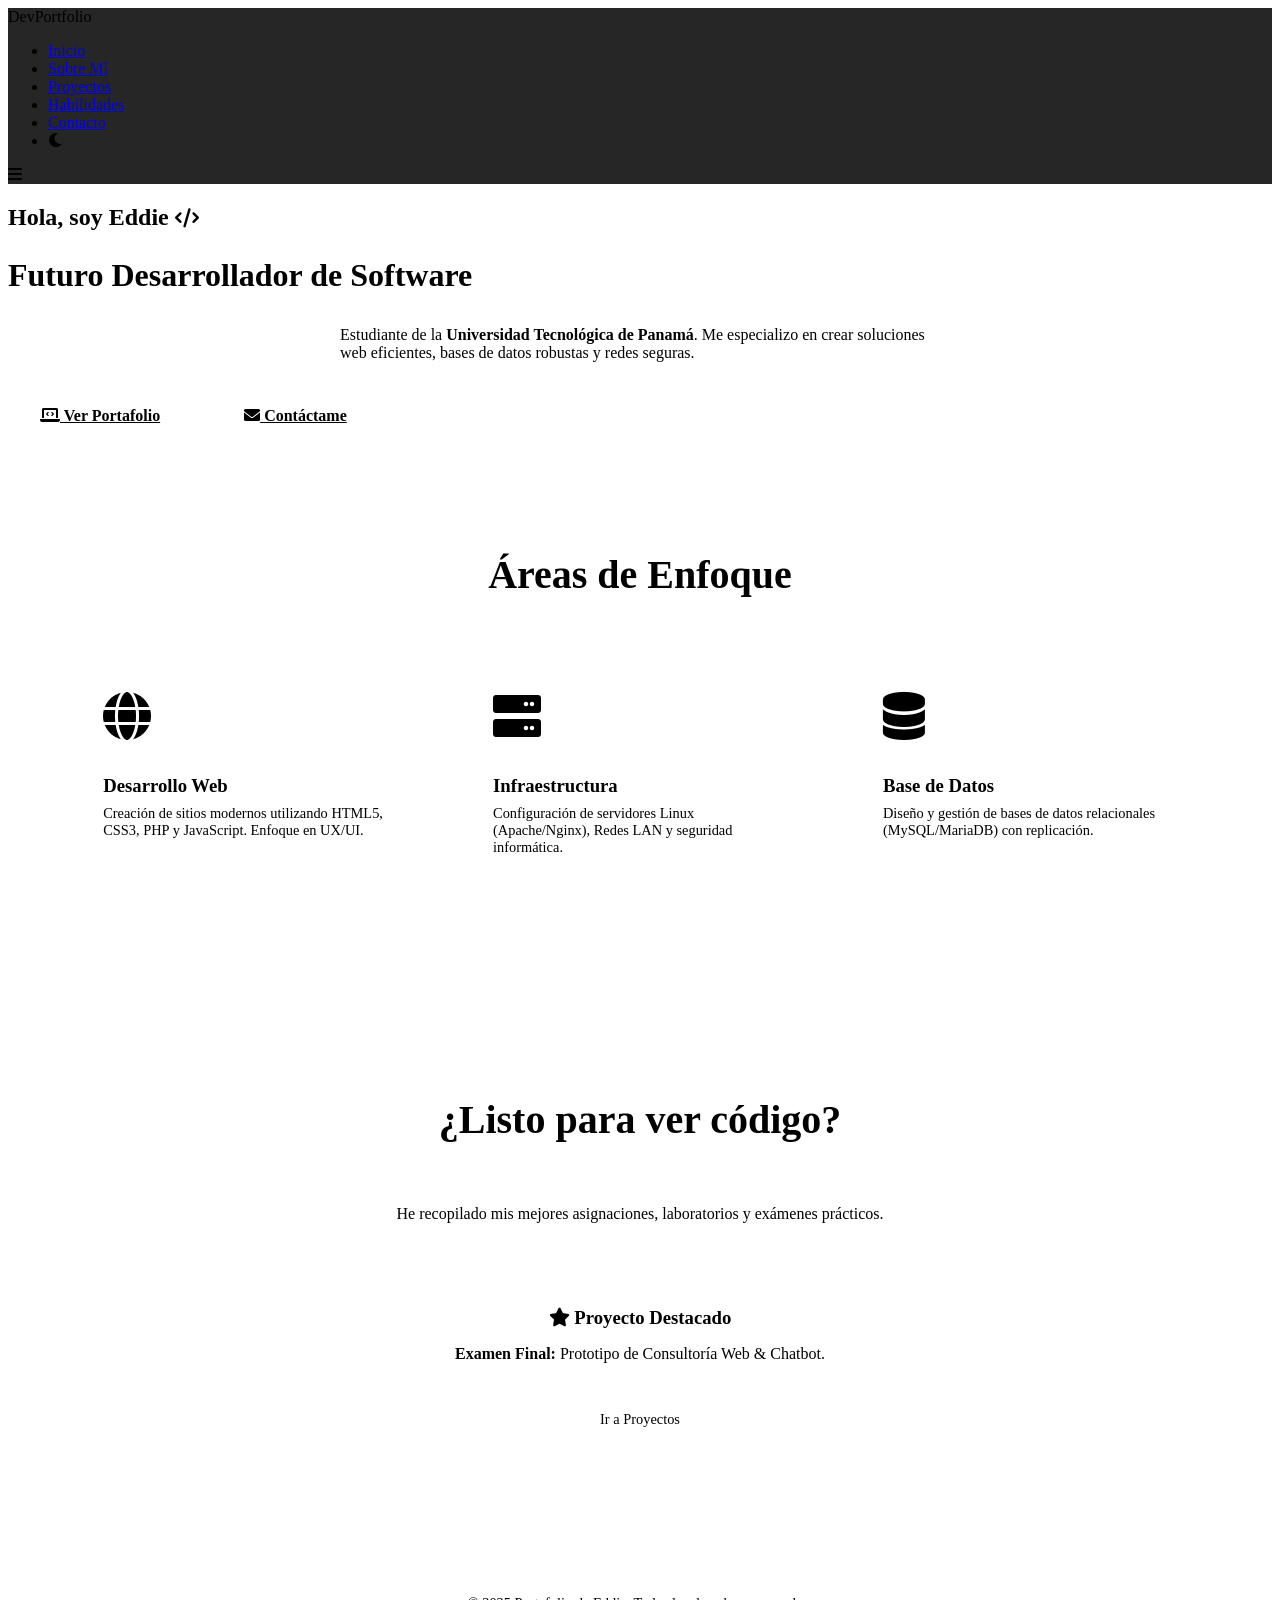
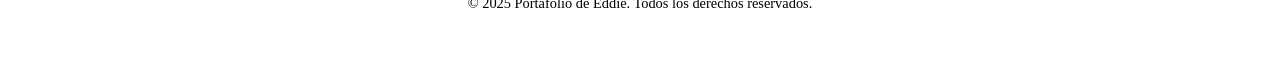
==== commit 9430100a: "cambios." ====
--- a/index.html
+++ b/index.html
@@ -22,6 +22,7 @@
                 <li><a href="projects.html">Proyectos</a></li>
                 <li><a href="skills.html">Habilidades</a></li>
                 <li><a href="contact.html">Contacto</a></li>
+                <li><i class="fas fa-moon theme-toggle" id="theme-toggle" title="Cambiar tema"></i></li>
             </ul>
             <div class="hamburger">
                 <i class="fas fa-bars"></i>
@@ -31,11 +32,11 @@
 
     <main>
         <section id="inicio" class="hero">
-            <div class="hero-content">
+            <div class="hero-content reveal">
                 <h1>Hola, soy <span class="highlight">Eddie</span> <i class="fas fa-code" style="font-size: 0.8em;"></i>
                 </h1>
                 <h2>Futuro Desarrollador de Software</h2>
-                <p style="max-width: 600px; margin: 0 auto 2rem auto;">
+                <p style="max-width: 600px; margin: 0 auto 2rem auto; color: var(--text-muted);">
                     Estudiante de la <strong>Universidad Tecnológica de Panamá</strong>.
                     Me especializo en crear soluciones web eficientes, bases de datos robustas y redes seguras.
                 </p>
@@ -46,44 +47,49 @@
             </div>
         </section>
 
-        <section class="section" style="background-color: rgba(255,255,255,0.02);">
-            <h2 class="section-title">Áreas de Enfoque</h2>
-            <div class="skills-container">
-                <div class="skill-card" style="width: 250px; text-align: left;">
-                    <i class="fas fa-globe highlight"></i>
-                    <h3>Desarrollo Web</h3>
-                    <p style="font-size: 0.9rem; color: #aaa; margin-top: 0.5rem;">
-                        Creación de sitios modernos utilizando HTML5, CSS3, PHP y JavaScript. Enfoque en UX/UI.
-                    </p>
-                </div>
-                <div class="skill-card" style="width: 250px; text-align: left;">
-                    <i class="fas fa-server highlight"></i>
-                    <h3>Infraestructura</h3>
-                    <p style="font-size: 0.9rem; color: #aaa; margin-top: 0.5rem;">
-                        Configuración de servidores Linux (Apache/Nginx), Redes LAN y seguridad informática.
-                    </p>
-                </div>
-                <div class="skill-card" style="width: 250px; text-align: left;">
-                    <i class="fas fa-database highlight"></i>
-                    <h3>Base de Datos</h3>
-                    <p style="font-size: 0.9rem; color: #aaa; margin-top: 0.5rem;">
-                        Diseño y gestión de bases de datos relacionales (MySQL/MariaDB) con replicación.
-                    </p>
+        <section class="section" style="background-color: var(--secondary-color);">
+            <div class="reveal">
+                <h2 class="section-title">Áreas de Enfoque</h2>
+                <div class="skills-container">
+                    <div class="skill-card" style="text-align: left;">
+                        <i class="fas fa-globe highlight"></i>
+                        <h3>Desarrollo Web</h3>
+                        <p style="font-size: 0.9rem; margin-top: 0.5rem;">
+                            Creación de sitios modernos utilizando HTML5, CSS3, PHP y JavaScript. Enfoque en UX/UI.
+                        </p>
+                    </div>
+                    <div class="skill-card" style="text-align: left;">
+                        <i class="fas fa-server highlight"></i>
+                        <h3>Infraestructura</h3>
+                        <p style="font-size: 0.9rem; margin-top: 0.5rem;">
+                            Configuración de servidores Linux (Apache/Nginx), Redes LAN y seguridad informática.
+                        </p>
+                    </div>
+                    <div class="skill-card" style="text-align: left;">
+                        <i class="fas fa-database highlight"></i>
+                        <h3>Base de Datos</h3>
+                        <p style="font-size: 0.9rem; margin-top: 0.5rem;">
+                            Diseño y gestión de bases de datos relacionales (MySQL/MariaDB) con replicación.
+                        </p>
+                    </div>
                 </div>
             </div>
         </section>
 
         <section class="section">
-            <div class="contact-container">
+            <div class="contact-container reveal">
                 <h2 class="section-title">¿Listo para ver código?</h2>
-                <p>He recopilado mis mejores asignaciones, laboratorios y exámenes prácticos.</p>
+                <p style="color: var(--text-muted);">He recopilado mis mejores asignaciones, laboratorios y exámenes
+                    prácticos.</p>
                 <br>
                 <div class="card" style="max-width: 500px; margin: 0 auto;">
                     <div class="card-content">
                         <h3><i class="fas fa-star highlight"></i> Proyecto Destacado</h3>
                         <p><strong>Examen Final:</strong> Prototipo de Consultoría Web & Chatbot.</p>
-                        <div class="card-actions" style="justify-content: center;">
-                            <a href="projects.html" class="btn-small preview-btn">Ir a Proyectos</a>
+                        <div class="card-actions" style="justify-content: center; margin-top: 1.5rem;">
+                            <a href="projects.html" class="btn-small preview-btn"
+                                style="border: 1px solid var(--accent-color); padding: 8px 15px; border-radius: 5px; text-decoration: none;">Ir
+                                a Proyectos</a>
                         </div>
                     </div>
                 </div>
@@ -92,7 +98,7 @@
     </main>
 
     <footer>
-        <p>&copy; 2025Portafolio de Eddie. Todos los derechos reservados.</p>
+        <p>&copy; 2025 Portafolio de Eddie. Todos los derechos reservados.</p>
     </footer>
 
     <script src="js/script.js"></script>
--- a/css/style.css
+++ b/css/style.css
@@ -1,116 +1,10 @@
-:root {
-    --bg-color: #0f0f0f;
-    --card-bg: rgba(255, 255, 255, 0.05);
-    --text-color: #e0e0e0;
-    --accent-color: #00ff88;
-    --secondary-color: #1a1a1a;
-    --font-main: 'Outfit', sans-serif;
-}
-
-* {
-    margin: 0;
-    padding: 0;
-    box-sizing: border-box;
-}
-
-body {
-    font-family: var(--font-main);
-    background-color: var(--bg-color);
-    color: var(--text-color);
-    line-height: 1.6;
-    overflow-x: hidden;
-}
-
-a {
-    text-decoration: none;
-    color: inherit;
-    transition: color 0.3s ease;
-}
-
-ul {
-    list-style: none;
-}
-
-/* Header & Nav */
-header {
-    position: fixed;
-    top: 0;
-    width: 100%;
-    background: rgba(15, 15, 15, 0.9);
-    backdrop-filter: blur(10px);
-    z-index: 1000;
-    padding: 1rem 5%;
-    border-bottom: 1px solid rgba(255, 255, 255, 0.1);
-}
-
-.navbar {
-    display: flex;
-    justify-content: space-between;
-    align-items: center;
-}
-
-.logo {
-    font-size: 1.5rem;
-    font-weight: 700;
-    color: var(--accent-color);
-}
-
-.nav-links {
-    display: flex;
-    gap: 2rem;
-}
-
-.nav-links a {
-    position: relative;
-    transition: color 0.3s ease;
-}
-
-.nav-links a:hover,
-.nav-links a.active {
-    color: var(--accent-color);
-}
-
-.nav-links a.active::after {
-    content: '';
-    position: absolute;
-    bottom: -5px;
-    left: 0;
-    width: 100%;
-    height: 2px;
-    background: var(--accent-color);
-    border-radius: 2px;
-}
-
-.hamburger {
-    display: none;
-    font-size: 1.5rem;
-    cursor: pointer;
-}
-
-/* Hero Section */
-.hero {
-    height: 100vh;
-    display: flex;
-    align-items: center;
-    justify-content: center;
-    text-align: center;
-    padding: 0 5%;
-    background: radial-gradient(circle at top right, rgba(0, 255, 136, 0.1), transparent 40%);
-    scroll-margin-top: 0;
-}
-
-.hero h1 {
-    font-size: 3.5rem;
-    margin-bottom: 1rem;
-}
-
 .highlight {
     color: var(--accent-color);
 }
 
 .hero h2 {
     font-size: 2rem;
-    color: #aaa;
+    color: var(--text-muted);
     margin-bottom: 2rem;
 }
 
@@ -119,14 +13,41 @@
     padding: 0.8rem 2rem;
     background: var(--accent-color);
     color: #000;
+    /* Siempre negro para contraste con el verde */
     font-weight: 600;
     border-radius: 50px;
     transition: transform 0.3s ease, box-shadow 0.3s ease;
+    border: none;
+    cursor: pointer;
 }
 
 .btn:hover {
     transform: translateY(-3px);
-    box-shadow: 0 5px 15px rgba(0, 255, 136, 0.3);
+    box-shadow: 0 5px 15px rgba(0, 255, 136, 0.4);
+}
+
+.btn-outline {
+    background: transparent;
+    border: 2px solid var(--accent-color);
+    color: var(--accent-color);
+    margin-left: 1rem;
+}
+
+.btn-outline:hover {
+    background: var(--accent-color);
+    color: #000;
+}
+
+/* Animaciones de Entrada (Scroll Reveal) */
+.reveal {
+    opacity: 0;
+    transform: translateY(30px);
+    transition: all 0.8s ease-out;
+}
+
+.reveal.active {
+    opacity: 1;
+    transform: translateY(0);
 }
 
 /* Sections General */
@@ -140,6 +61,7 @@
     font-size: 2.5rem;
     margin-bottom: 3rem;
     position: relative;
+    color: var(--text-color);
 }
 
 .section-title::after {
@@ -152,40 +74,100 @@
     border-radius: 2px;
 }
 
-/* About Section */
-.about-container {
-    max-width: 800px;
-    margin: 0 auto;
-}
-
-.about-text h3 {
-    color: var(--accent-color);
-    margin-top: 2rem;
+/* Cards Generales */
+.card {
+    background: var(--card-bg);
+    border: 1px solid var(--border-color);
+    border-radius: 15px;
+    padding: 2rem;
+    transition: transform 0.3s ease, box-shadow 0.3s ease;
+    box-shadow: var(--shadow);
+}
+
+.card:hover {
+    transform: translateY(-5px);
+    border-color: var(--accent-color);
+    box-shadow: 0 8px 25px rgba(0, 0, 0, 0.2);
+}
+
+.card h3 {
+    margin-bottom: 1rem;
+    color: var(--accent-color);
+}
+
+.card p {
+    color: var(--text-muted);
+}
+
+/* Skills Grid */
+.skills-container {
+    display: flex;
+    flex-wrap: wrap;
+    justify-content: center;
+    gap: 2rem;
+}
+
+.skill-card {
+    background: var(--card-bg);
+    padding: 2rem;
+    border-radius: 15px;
+    text-align: center;
+    flex: 1 1 250px;
+    /* Responsive flex */
+    max-width: 350px;
+    border: 1px solid var(--border-color);
+    transition: all 0.3s ease;
+    box-shadow: var(--shadow);
+}
+
+.skill-card:hover {
+    border-color: var(--accent-color);
+    transform: scale(1.05);
+}
+
+.skill-card i {
+    font-size: 3rem;
+    margin-bottom: 1rem;
+    color: var(--accent-color);
+}
+
+.skill-card h3 {
+    color: var(--text-color);
     margin-bottom: 0.5rem;
-    font-size: 1.3rem;
-}
-
-.about-text h3:first-child {
-    margin-top: 0;
-}
-
-.about-text p {
-    margin-bottom: 1rem;
-    line-height: 1.8;
-    color: #ccc;
-}
-
-/* Projects / Academic Work */
+}
+
+/* Project Grid */
+.projects-grid {
+    display: grid;
+    grid-template-columns: repeat(auto-fit, minmax(300px, 1fr));
+    gap: 2rem;
+}
+
+.btn-small {
+    display: inline-block;
+    margin-top: 1rem;
+    color: var(--text-color);
+    text-decoration: underline;
+    font-size: 0.9rem;
+    cursor: pointer;
+}
+
+.btn-small:hover {
+    color: var(--accent-color);
+}
+
+/* Tabs */
 .tabs {
     display: flex;
     justify-content: center;
     gap: 1rem;
     margin-bottom: 2rem;
+    flex-wrap: wrap;
 }
 
 .tab-btn {
     background: transparent;
-    border: 1px solid rgba(255, 255, 255, 0.2);
+    border: 1px solid var(--border-color);
     color: var(--text-color);
     padding: 0.5rem 1.5rem;
     border-radius: 20px;
@@ -201,69 +183,8 @@
     border-color: var(--accent-color);
 }
 
-.projects-grid {
-    display: grid;
-    grid-template-columns: repeat(auto-fit, minmax(300px, 1fr));
-    gap: 2rem;
-}
-
 .hidden {
     display: none;
-}
-
-.card {
-    background: var(--card-bg);
-    border: 1px solid rgba(255, 255, 255, 0.1);
-    border-radius: 15px;
-    padding: 2rem;
-    transition: transform 0.3s ease;
-}
-
-.card:hover {
-    transform: translateY(-5px);
-    border-color: var(--accent-color);
-}
-
-.card h3 {
-    margin-bottom: 1rem;
-    color: var(--accent-color);
-}
-
-.btn-small {
-    display: inline-block;
-    margin-top: 1rem;
-    color: #fff;
-    text-decoration: underline;
-    font-size: 0.9rem;
-}
-
-/* Skills */
-.skills-container {
-    display: flex;
-    flex-wrap: wrap;
-    justify-content: center;
-    gap: 2rem;
-}
-
-.skill-card {
-    background: var(--card-bg);
-    padding: 2rem;
-    border-radius: 15px;
-    text-align: center;
-    width: 150px;
-    border: 1px solid rgba(255, 255, 255, 0.1);
-    transition: all 0.3s ease;
-}
-
-.skill-card:hover {
-    border-color: var(--accent-color);
-    transform: scale(1.05);
-}
-
-.skill-card i {
-    font-size: 3rem;
-    margin-bottom: 1rem;
-    color: var(--accent-color);
 }
 
 /* Contact */
@@ -283,10 +204,12 @@
 .social-links a {
     font-size: 2rem;
     color: var(--text-color);
+    transition: color 0.3s ease, transform 0.3s ease;
 }
 
 .social-links a:hover {
     color: var(--accent-color);
+    transform: translateY(-3px);
 }
 
 /* Footer */
@@ -294,159 +217,62 @@
     text-align: center;
     padding: 2rem;
     background: var(--secondary-color);
-    border-top: 1px solid rgba(255, 255, 255, 0.1);
+    border-top: 1px solid var(--border-color);
     font-size: 0.9rem;
-    color: #888;
-}
-
-/* Hero Buttons */
-.hero-buttons {
-    display: flex;
-    gap: 1rem;
-    justify-content: center;
-}
-
-.btn-outline {
-    background: transparent;
-    border: 2px solid var(--accent-color);
-    color: var(--accent-color);
-}
-
-.btn-outline:hover {
-    background: var(--accent-color);
-    color: #000;
-}
-
-/* Card Actions */
-.card-actions {
-    display: flex;
-    gap: 1rem;
-    margin-top: 1.5rem;
-    flex-wrap: wrap;
-}
-
-.preview-btn {
-    background: rgba(255, 255, 255, 0.1);
-    border: none;
-    padding: 0.5rem 1rem;
-    border-radius: 5px;
-    color: var(--accent-color);
-    cursor: pointer;
-    transition: background 0.3s;
-    font-family: var(--font-main);
-    text-decoration: none;
-}
-
-.preview-btn:hover {
-    background: rgba(255, 255, 255, 0.2);
-}
-
-.download-btn {
-    background: var(--accent-color);
-    color: #000;
-    padding: 0.5rem 1rem;
-    border-radius: 5px;
-    text-decoration: none;
-    font-weight: 600;
-    display: inline-flex;
-    align-items: center;
-    gap: 0.5rem;
-}
-
-.download-btn:hover {
-    transform: translateY(-2px);
-    box-shadow: 0 4px 10px rgba(0, 255, 136, 0.2);
-}
-
-/* Modal Styles */
-.modal {
-    display: none;
-    position: fixed;
-    z-index: 2000;
-    left: 0;
-    top: 0;
-    width: 100%;
-    height: 100%;
-    background-color: rgba(0, 0, 0, 0.8);
-    backdrop-filter: blur(5px);
-    align-items: center;
-    justify-content: center;
-}
-
-.modal-content {
-    background: #1a1a1a;
-    padding: 2rem;
-    border-radius: 15px;
-    width: 90%;
-    max-width: 600px;
-    position: relative;
-    border: 1px solid var(--accent-color);
-    box-shadow: 0 0 20px rgba(0, 255, 136, 0.1);
-    animation: modalFadeIn 0.3s ease;
-}
-
-@keyframes modalFadeIn {
-    from {
-        opacity: 0;
-        transform: translateY(-20px);
-    }
-
-    to {
-        opacity: 1;
-        transform: translateY(0);
-    }
-}
-
-.close-modal {
-    position: absolute;
-    top: 1rem;
-    right: 1.5rem;
-    font-size: 2rem;
-    color: #aaa;
-    cursor: pointer;
-    transition: color 0.3s;
-}
-
-.close-modal:hover {
-    color: var(--accent-color);
-}
-
-.modal-body {
-    margin-top: 1.5rem;
-}
-
-.modal-image {
-    margin-bottom: 1.5rem;
-    border-radius: 8px;
-    overflow: hidden;
-}
-
-#modal-title {
-    color: var(--accent-color);
-    font-size: 1.8rem;
-}
-
-#modal-desc {
-    line-height: 1.6;
-    color: #ddd;
+    color: var(--text-muted);
 }
 
 /* Responsive */
 @media (max-width: 768px) {
     .nav-links {
         display: none;
+        /* Ocultar menú en móvil (requiere JS para toggle) */
     }
 
     .hamburger {
         display: block;
     }
-
-    .hero h1 {
-        font-size: 2.5rem;
-    }
-
-    .hero-buttons {
-        flex-direction: column;
-        gap: 1rem;
+}
+
+/* Staggered delays for cards */
+.card:nth-child(1) {
+    animation-delay: 0.1s;
+}
+
+.card:nth-child(2) {
+    animation-delay: 0.2s;
+}
+
+.card:nth-child(3) {
+    animation-delay: 0.3s;
+}
+
+.card:nth-child(4) {
+    animation-delay: 0.4s;
+}
+
+.card:nth-child(5) {
+    animation-delay: 0.5s;
+}
+
+.card:nth-child(6) {
+    animation-delay: 0.6s;
+}
+
+/* 3D Hover Effect */
+.card {
+    transform-style: preserve-3d;
+    perspective: 1000px;
+}
+
+.card:hover {
+    transform: translateY(-10px) rotateX(2deg);
+    box-shadow: var(--shadow);
+    border-color: var(--accent-color);
+}
+
+@media (max-width: 768px) {
+    .btn-outline {
+        margin-left: 0;
     }
 }
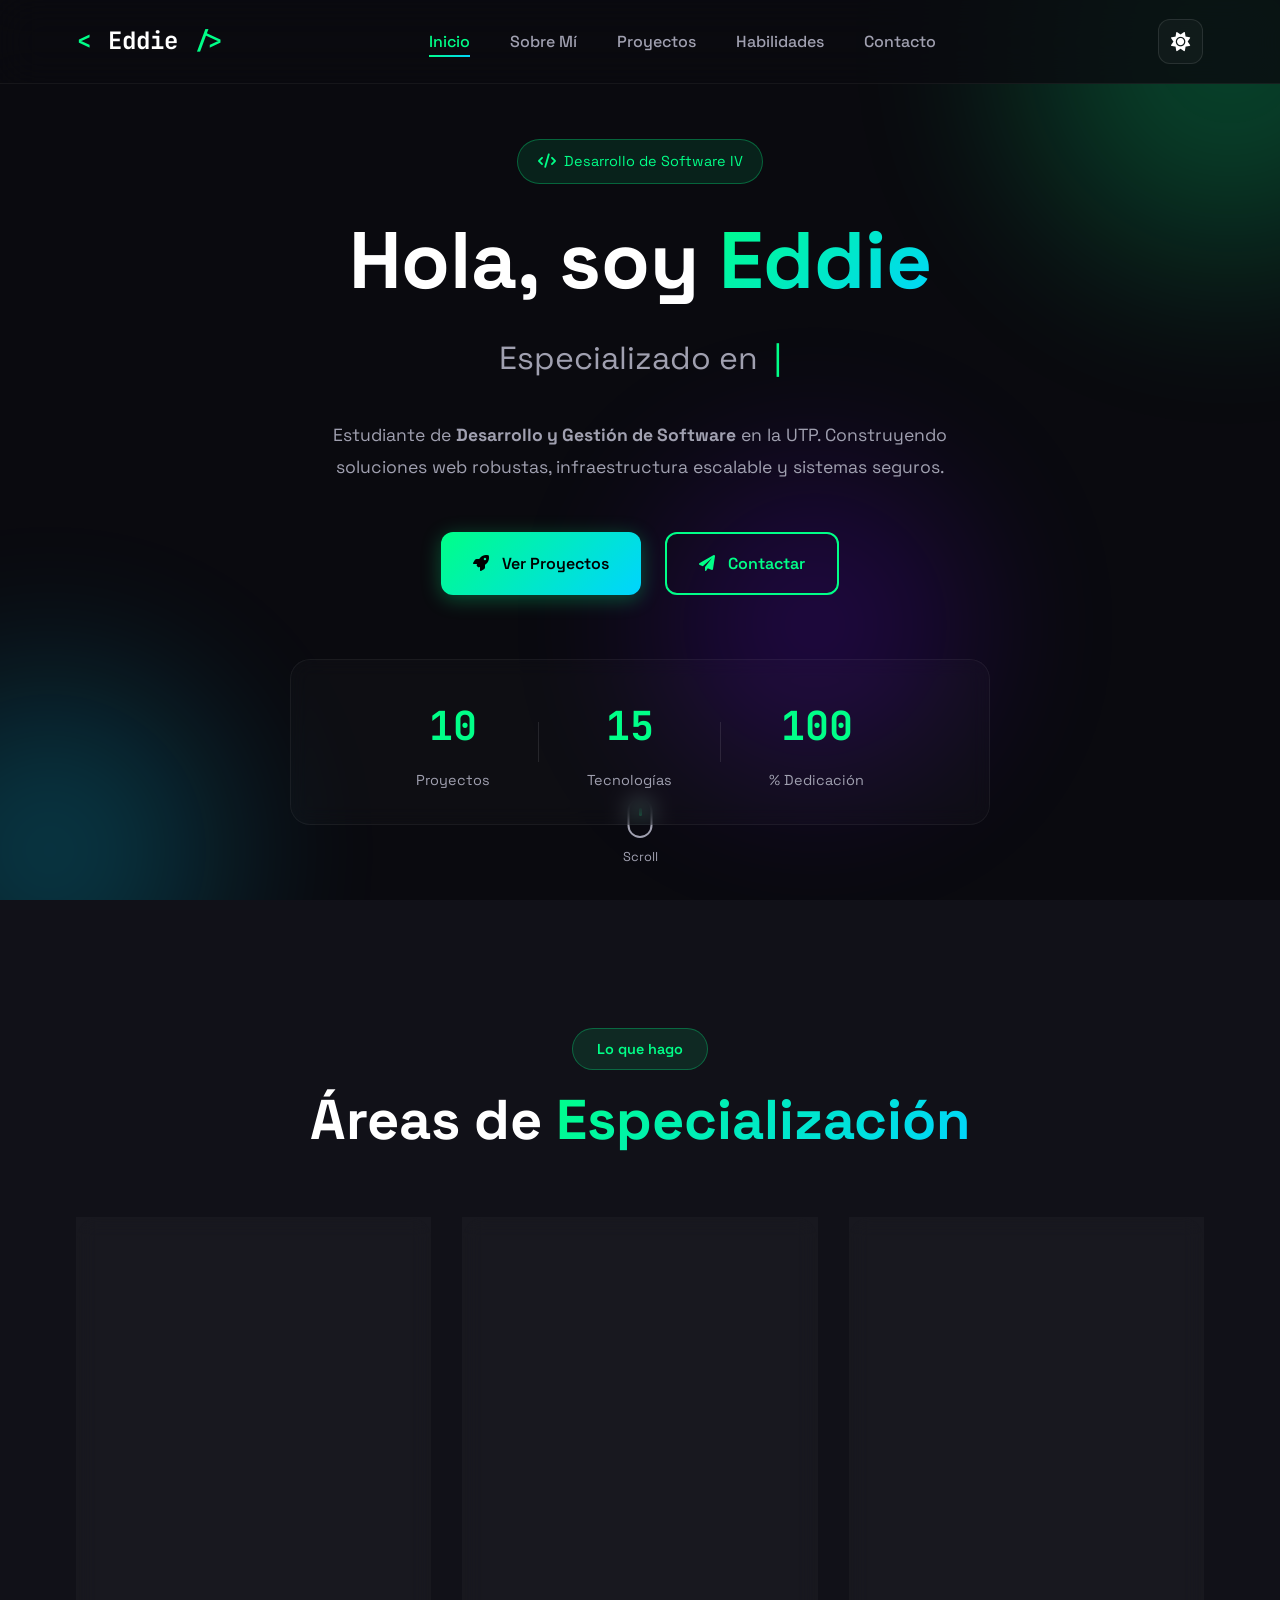
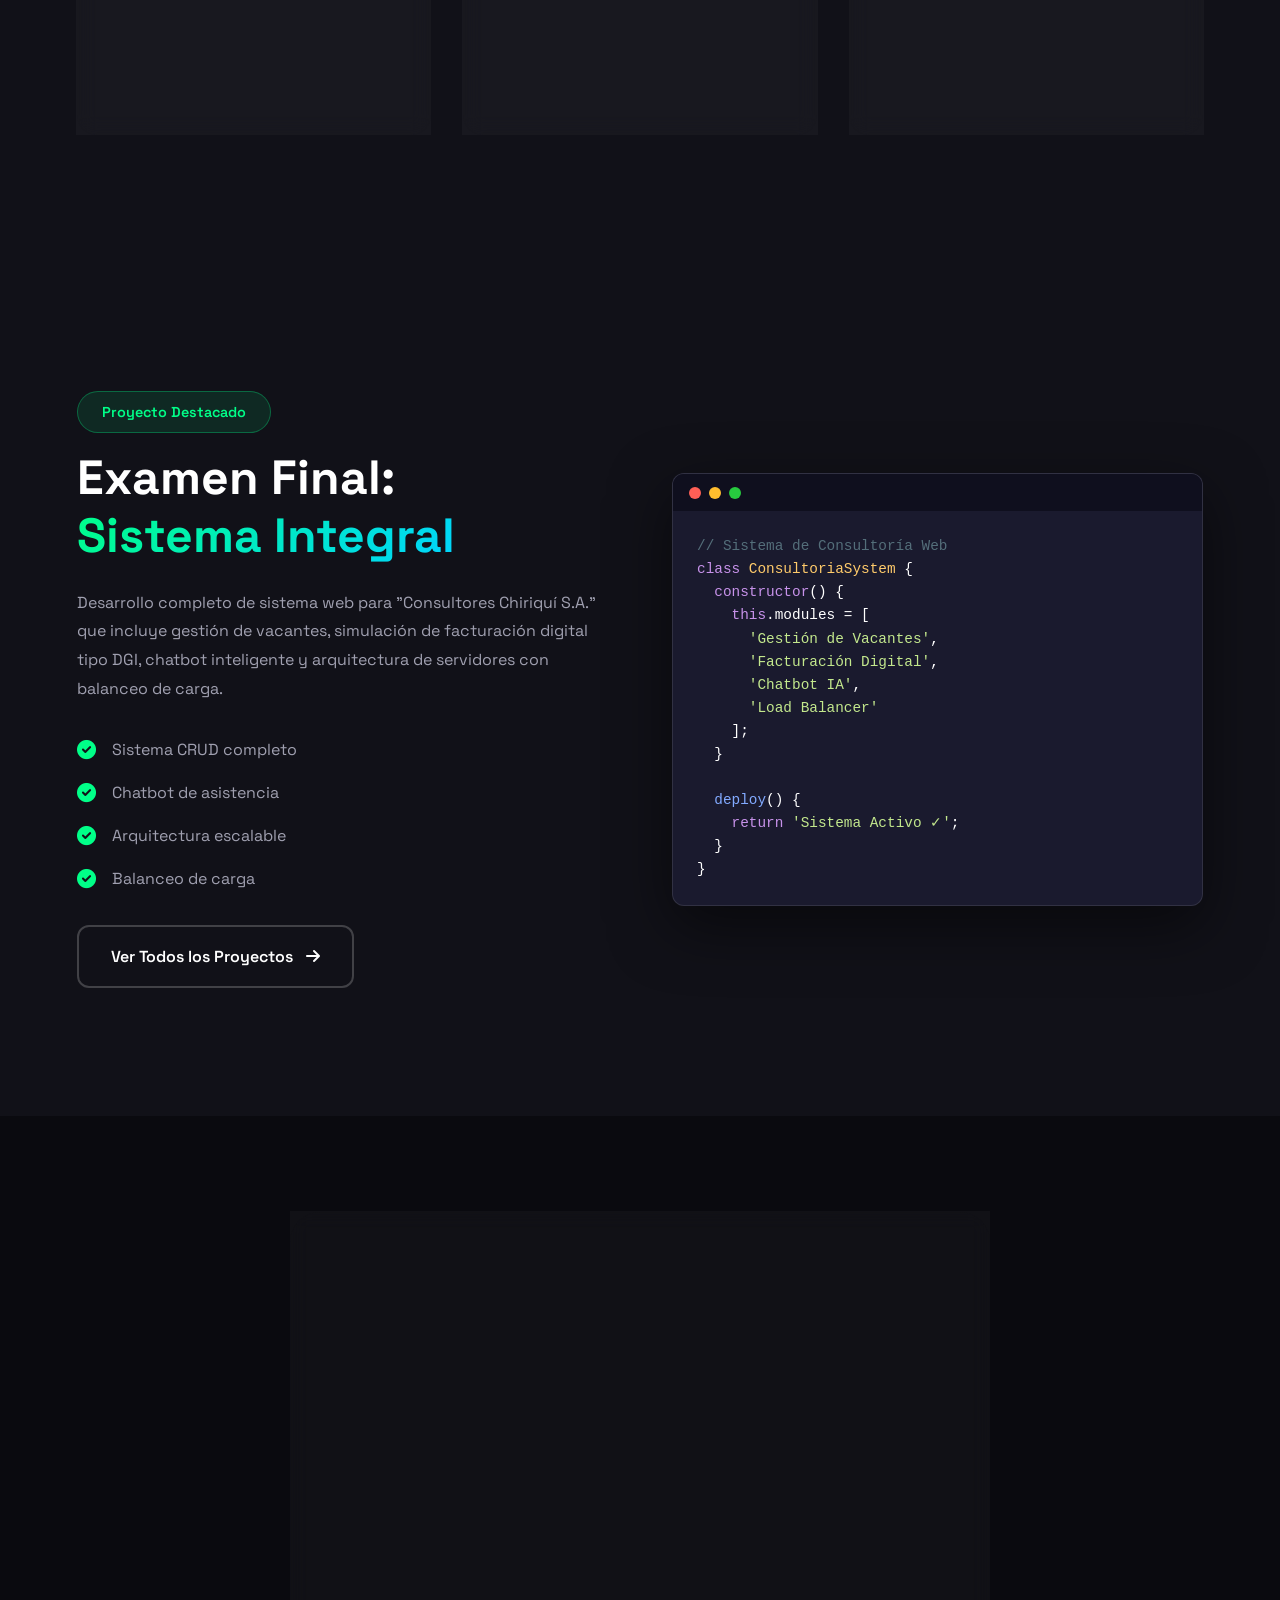
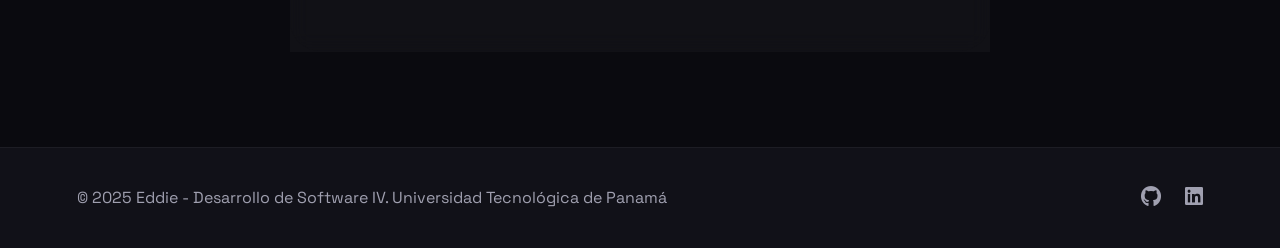
==== commit 76e78402: "cambios grandes." ====
--- a/index.html
+++ b/index.html
@@ -4,101 +4,235 @@
 <head>
     <meta charset="UTF-8">
     <meta name="viewport" content="width=device-width, initial-scale=1.0">
-    <title>Inicio - Portafolio de Eddie</title>
+    <title>Eddie - Desarrollador de Software</title>
     <link rel="preconnect" href="https://fonts.googleapis.com">
     <link rel="preconnect" href="https://fonts.gstatic.com" crossorigin>
-    <link href="https://fonts.googleapis.com/css2?family=Outfit:wght@300;400;600;700&display=swap" rel="stylesheet">
+    <link
+        href="https://fonts.googleapis.com/css2?family=Space+Grotesk:wght@300;400;500;600;700&family=JetBrains+Mono:wght@400;500&display=swap"
+        rel="stylesheet">
     <link rel="stylesheet" href="css/style.css">
     <link rel="stylesheet" href="https://cdnjs.cloudflare.com/ajax/libs/font-awesome/6.0.0/css/all.min.css">
 </head>
 
 <body>
+    <!-- Fondo animado con partículas -->
+    <div class="bg-animation">
+        <div class="gradient-orb orb-1"></div>
+        <div class="gradient-orb orb-2"></div>
+        <div class="gradient-orb orb-3"></div>
+    </div>
+
     <header id="header">
         <nav class="navbar">
-            <div class="logo">DevPortfolio</div>
+            <div class="logo">
+                <span class="logo-bracket">&lt;</span>
+                <span class="logo-text">Eddie</span>
+                <span class="logo-bracket">/&gt;</span>
+            </div>
             <ul class="nav-links">
-                <li><a href="index.html" class="active">Inicio</a></li>
+                <li><a href="#inicio" class="active">Inicio</a></li>
                 <li><a href="about.html">Sobre Mí</a></li>
                 <li><a href="projects.html">Proyectos</a></li>
                 <li><a href="skills.html">Habilidades</a></li>
                 <li><a href="contact.html">Contacto</a></li>
-                <li><i class="fas fa-moon theme-toggle" id="theme-toggle" title="Cambiar tema"></i></li>
             </ul>
-            <div class="hamburger">
-                <i class="fas fa-bars"></i>
+            <div style="display: flex; align-items: center; gap: 1rem;">
+                <button class="theme-toggle" id="themeToggle" aria-label="Cambiar tema">
+                    <i class="fas fa-sun" id="themeIcon"></i>
+                </button>
+                <div class="hamburger">
+                    <i class="fas fa-bars"></i>
+                </div>
             </div>
         </nav>
     </header>
 
     <main>
+        <!-- Hero Section Mejorado -->
         <section id="inicio" class="hero">
-            <div class="hero-content reveal">
-                <h1>Hola, soy <span class="highlight">Eddie</span> <i class="fas fa-code" style="font-size: 0.8em;"></i>
+            <div class="hero-content">
+                <div class="hero-badge fade-in">
+                    <i class="fas fa-code"></i>
+                    <span>Desarrollo de Software IV</span>
+                </div>
+
+                <h1 class="hero-title fade-in-up">
+                    Hola, soy <span class="gradient-text">Eddie</span>
                 </h1>
-                <h2>Futuro Desarrollador de Software</h2>
-                <p style="max-width: 600px; margin: 0 auto 2rem auto; color: var(--text-muted);">
-                    Estudiante de la <strong>Universidad Tecnológica de Panamá</strong>.
-                    Me especializo en crear soluciones web eficientes, bases de datos robustas y redes seguras.
+
+                <div class="typing-container fade-in-up">
+                    <span class="typing-prefix">Especializado en</span>
+                    <span class="typed-text"></span>
+                    <span class="cursor">|</span>
+                </div>
+
+                <p class="hero-description fade-in-up">
+                    Estudiante de <strong>Desarrollo y Gestión de Software</strong> en la UTP.
+                    Construyendo soluciones web robustas, infraestructura escalable y sistemas seguros.
                 </p>
-                <div class="hero-buttons">
-                    <a href="projects.html" class="btn"><i class="fas fa-laptop-code"></i> Ver Portafolio</a>
-                    <a href="contact.html" class="btn btn-outline"><i class="fas fa-envelope"></i> Contáctame</a>
-                </div>
-            </div>
-        </section>
-
-        <section class="section" style="background-color: var(--secondary-color);">
-            <div class="reveal">
-                <h2 class="section-title">Áreas de Enfoque</h2>
-                <div class="skills-container">
-                    <div class="skill-card" style="text-align: left;">
-                        <i class="fas fa-globe highlight"></i>
-                        <h3>Desarrollo Web</h3>
-                        <p style="font-size: 0.9rem; margin-top: 0.5rem;">
-                            Creación de sitios modernos utilizando HTML5, CSS3, PHP y JavaScript. Enfoque en UX/UI.
-                        </p>
-                    </div>
-                    <div class="skill-card" style="text-align: left;">
-                        <i class="fas fa-server highlight"></i>
-                        <h3>Infraestructura</h3>
-                        <p style="font-size: 0.9rem; margin-top: 0.5rem;">
-                            Configuración de servidores Linux (Apache/Nginx), Redes LAN y seguridad informática.
-                        </p>
-                    </div>
-                    <div class="skill-card" style="text-align: left;">
-                        <i class="fas fa-database highlight"></i>
-                        <h3>Base de Datos</h3>
-                        <p style="font-size: 0.9rem; margin-top: 0.5rem;">
-                            Diseño y gestión de bases de datos relacionales (MySQL/MariaDB) con replicación.
-                        </p>
-                    </div>
-                </div>
-            </div>
-        </section>
-
-        <section class="section">
-            <div class="contact-container reveal">
-                <h2 class="section-title">¿Listo para ver código?</h2>
-                <p style="color: var(--text-muted);">He recopilado mis mejores asignaciones, laboratorios y exámenes
-                    prácticos.</p>
-                <br>
-                <div class="card" style="max-width: 500px; margin: 0 auto;">
-                    <div class="card-content">
-                        <h3><i class="fas fa-star highlight"></i> Proyecto Destacado</h3>
-                        <p><strong>Examen Final:</strong> Prototipo de Consultoría Web & Chatbot.</p>
-                        <div class="card-actions" style="justify-content: center; margin-top: 1.5rem;">
-                            <a href="projects.html" class="btn-small preview-btn"
-                                style="border: 1px solid var(--accent-color); padding: 8px 15px; border-radius: 5px; text-decoration: none;">Ir
-                                a Proyectos</a>
+
+                <div class="hero-buttons fade-in-up">
+                    <a href="projects.html" class="btn btn-primary">
+                        <i class="fas fa-rocket"></i>
+                        <span>Ver Proyectos</span>
+                    </a>
+                    <a href="contact.html" class="btn btn-secondary">
+                        <i class="fas fa-paper-plane"></i>
+                        <span>Contactar</span>
+                    </a>
+                </div>
+
+                <div class="hero-stats fade-in-up">
+                    <div class="stat-item">
+                        <div class="stat-number" data-target="10">0</div>
+                        <div class="stat-label">Proyectos</div>
+                    </div>
+                    <div class="stat-divider"></div>
+                    <div class="stat-item">
+                        <div class="stat-number" data-target="15">0</div>
+                        <div class="stat-label">Tecnologías</div>
+                    </div>
+                    <div class="stat-divider"></div>
+                    <div class="stat-item">
+                        <div class="stat-number" data-target="100">0</div>
+                        <div class="stat-label">% Dedicación</div>
+                    </div>
+                </div>
+            </div>
+
+            <div class="scroll-indicator">
+                <div class="mouse"></div>
+                <span>Scroll</span>
+            </div>
+        </section>
+
+        <!-- Servicios / Áreas de Enfoque -->
+        <section class="section services-section">
+            <div class="section-header">
+                <span class="section-tag">Lo que hago</span>
+                <h2 class="section-title">Áreas de <span class="gradient-text">Especialización</span></h2>
+            </div>
+
+            <div class="services-grid">
+                <div class="service-card card-hover">
+                    <div class="service-icon">
+                        <i class="fas fa-laptop-code"></i>
+                    </div>
+                    <h3>Desarrollo Web Full-Stack</h3>
+                    <p>Creación de aplicaciones web modernas con HTML5, CSS3, JavaScript y PHP. Enfoque en experiencia
+                        de usuario y código limpio.</p>
+                    <ul class="tech-tags">
+                        <li>HTML/CSS</li>
+                        <li>JavaScript</li>
+                        <li>PHP</li>
+                        <li>MySQL</li>
+                    </ul>
+                </div>
+
+                <div class="service-card card-hover">
+                    <div class="service-icon">
+                        <i class="fas fa-network-wired"></i>
+                    </div>
+                    <h3>Infraestructura & Redes</h3>
+                    <p>Diseño y configuración de arquitecturas de red, servidores Linux y sistemas de seguridad para
+                        empresas.</p>
+                    <ul class="tech-tags">
+                        <li>Linux</li>
+                        <li>Apache/Nginx</li>
+                        <li>VLANs</li>
+                        <li>Firewall</li>
+                    </ul>
+                </div>
+
+                <div class="service-card card-hover">
+                    <div class="service-icon">
+                        <i class="fas fa-database"></i>
+                    </div>
+                    <h3>Bases de Datos</h3>
+                    <p>Diseño, implementación y optimización de bases de datos relacionales con replicación y alta
+                        disponibilidad.</p>
+                    <ul class="tech-tags">
+                        <li>MySQL</li>
+                        <li>MariaDB</li>
+                        <li>Replicación</li>
+                        <li>Optimización</li>
+                    </ul>
+                </div>
+            </div>
+        </section>
+
+        <!-- Proyecto Destacado -->
+        <section class="section featured-section">
+            <div class="featured-content">
+                <div class="featured-text">
+                    <span class="section-tag">Proyecto Destacado</span>
+                    <h2>Examen Final:<br><span class="gradient-text">Sistema Integral</span></h2>
+                    <p>
+                        Desarrollo completo de sistema web para "Consultores Chiriquí S.A."
+                        que incluye gestión de vacantes, simulación de facturación digital tipo DGI,
+                        chatbot inteligente y arquitectura de servidores con balanceo de carga.
+                    </p>
+                    <ul class="feature-list">
+                        <li><i class="fas fa-check-circle"></i> Sistema CRUD completo</li>
+                        <li><i class="fas fa-check-circle"></i> Chatbot de asistencia</li>
+                        <li><i class="fas fa-check-circle"></i> Arquitectura escalable</li>
+                        <li><i class="fas fa-check-circle"></i> Balanceo de carga</li>
+                    </ul>
+                    <a href="projects.html" class="btn btn-outline">
+                        <span>Ver Todos los Proyectos</span>
+                        <i class="fas fa-arrow-right"></i>
+                    </a>
+                </div>
+                <div class="featured-visual">
+                    <div class="code-window">
+                        <div class="window-header">
+                            <span class="dot red"></span>
+                            <span class="dot yellow"></span>
+                            <span class="dot green"></span>
                         </div>
-                    </div>
-                </div>
+                        <div class="code-content">
+                            <pre><code><span class="code-comment">// Sistema de Consultoría Web</span>
+<span class="code-keyword">class</span> <span class="code-class">ConsultoriaSystem</span> {
+  <span class="code-keyword">constructor</span>() {
+    <span class="code-keyword">this</span>.modules = [
+      <span class="code-string">'Gestión de Vacantes'</span>,
+      <span class="code-string">'Facturación Digital'</span>,
+      <span class="code-string">'Chatbot IA'</span>,
+      <span class="code-string">'Load Balancer'</span>
+    ];
+  }
+  
+  <span class="code-function">deploy</span>() {
+    <span class="code-keyword">return</span> <span class="code-string">'Sistema Activo ✓'</span>;
+  }
+}</code></pre>
+                        </div>
+                    </div>
+                </div>
+            </div>
+        </section>
+
+        <!-- CTA Final -->
+        <section class="section cta-section">
+            <div class="cta-content">
+                <h2>¿Listo para explorar mi trabajo?</h2>
+                <p>Descubre los proyectos que he desarrollado durante el curso</p>
+                <a href="projects.html" class="btn btn-primary btn-large">
+                    <i class="fas fa-folder-open"></i>
+                    <span>Ver Portafolio Completo</span>
+                </a>
             </div>
         </section>
     </main>
 
     <footer>
-        <p>&copy; 2025 Portafolio de Eddie. Todos los derechos reservados.</p>
+        <div class="footer-content">
+            <p>&copy; 2025 Eddie - Desarrollo de Software IV. Universidad Tecnológica de Panamá</p>
+            <div class="footer-links">
+                <a href="#"><i class="fab fa-github"></i></a>
+                <a href="#"><i class="fab fa-linkedin"></i></a>
+            </div>
+        </div>
     </footer>
 
     <script src="js/script.js"></script>
--- a/css/style.css
+++ b/css/style.css
@@ -1,278 +1,883 @@
-.highlight {
-    color: var(--accent-color);
-}
-
-.hero h2 {
-    font-size: 2rem;
-    color: var(--text-muted);
+:root {
+    --bg-primary: #0a0a0f;
+    --bg-secondary: #111118;
+    --bg-card: rgba(255, 255, 255, 0.03);
+    --text-primary: #ffffff;
+    --text-secondary: #a0a0b0;
+    --accent-primary: #00ff88;
+    --accent-secondary: #00d4ff;
+    --accent-gradient: linear-gradient(135deg, #00ff88 0%, #00d4ff 100%);
+    --font-main: 'Space Grotesk', sans-serif;
+    --font-mono: 'JetBrains Mono', monospace;
+    --shadow-lg: 0 20px 60px rgba(0, 255, 136, 0.1);
+    --transition: all 0.4s cubic-bezier(0.4, 0, 0.2, 1);
+}
+
+/* Light Theme */
+[data-theme="light"] {
+    --bg-primary: #ffffff;
+    --bg-secondary: #f5f5f7;
+    --bg-card: rgba(0, 0, 0, 0.03);
+    --text-primary: #1d1d1f;
+    --text-secondary: #6e6e73;
+    --shadow-lg: 0 20px 60px rgba(0, 0, 0, 0.1);
+}
+
+* {
+    margin: 0;
+    padding: 0;
+    box-sizing: border-box;
+}
+
+html {
+    scroll-behavior: smooth;
+}
+
+body {
+    font-family: var(--font-main);
+    background-color: var(--bg-primary);
+    color: var(--text-primary);
+    line-height: 1.7;
+    overflow-x: hidden;
+    transition: background-color 0.3s ease, color 0.3s ease;
+}
+
+/* Fondo Animado */
+.bg-animation {
+    position: fixed;
+    width: 100%;
+    height: 100%;
+    top: 0;
+    left: 0;
+    z-index: -1;
+    overflow: hidden;
+    pointer-events: none;
+}
+
+.gradient-orb {
+    position: absolute;
+    border-radius: 50%;
+    filter: blur(80px);
+    opacity: 0.3;
+    animation: float 20s infinite ease-in-out;
+}
+
+.orb-1 {
+    width: 500px;
+    height: 500px;
+    background: radial-gradient(circle, #00ff88, transparent);
+    top: -200px;
+    right: -200px;
+    animation-delay: 0s;
+}
+
+.orb-2 {
+    width: 400px;
+    height: 400px;
+    background: radial-gradient(circle, #00d4ff, transparent);
+    bottom: -150px;
+    left: -150px;
+    animation-delay: 7s;
+}
+
+.orb-3 {
+    width: 350px;
+    height: 350px;
+    background: radial-gradient(circle, #7000ff, transparent);
+    top: 50%;
+    left: 50%;
+    animation-delay: 14s;
+}
+
+@keyframes float {
+
+    0%,
+    100% {
+        transform: translate(0, 0) scale(1);
+    }
+
+    33% {
+        transform: translate(100px, -50px) scale(1.1);
+    }
+
+    66% {
+        transform: translate(-50px, 100px) scale(0.9);
+    }
+}
+
+/* Header */
+header {
+    position: fixed;
+    top: 0;
+    width: 100%;
+    background: rgba(10, 10, 15, 0.8);
+    backdrop-filter: blur(20px);
+    border-bottom: 1px solid rgba(255, 255, 255, 0.05);
+    z-index: 1000;
+    padding: 1.2rem 6%;
+    transition: var(--transition);
+}
+
+[data-theme="light"] header {
+    background: rgba(255, 255, 255, 0.8);
+    border-bottom: 1px solid rgba(0, 0, 0, 0.05);
+}
+
+header.scrolled {
+    padding: 0.8rem 6%;
+    box-shadow: 0 4px 20px rgba(0, 0, 0, 0.5);
+}
+
+[data-theme="light"] header.scrolled {
+    box-shadow: 0 4px 20px rgba(0, 0, 0, 0.1);
+}
+
+.navbar {
+    display: flex;
+    justify-content: space-between;
+    align-items: center;
+    max-width: 1400px;
+    margin: 0 auto;
+}
+
+.logo {
+    font-size: 1.5rem;
+    font-weight: 700;
+    font-family: var(--font-mono);
+}
+
+.logo-bracket {
+    color: var(--accent-primary);
+}
+
+.logo-text {
+    color: var(--text-primary);
+    margin: 0 0.2rem;
+}
+
+.nav-links {
+    display: flex;
+    gap: 2.5rem;
+    list-style: none;
+}
+
+.nav-links a {
+    position: relative;
+    color: var(--text-secondary);
+    text-decoration: none;
+    font-weight: 500;
+    transition: var(--transition);
+}
+
+.nav-links a::before {
+    content: '';
+    position: absolute;
+    bottom: -5px;
+    left: 0;
+    width: 0;
+    height: 2px;
+    background: var(--accent-gradient);
+    transition: width 0.3s ease;
+}
+
+.nav-links a:hover,
+.nav-links a.active {
+    color: var(--accent-primary);
+}
+
+.nav-links a:hover::before,
+.nav-links a.active::before {
+    width: 100%;
+}
+
+.hamburger {
+    display: none;
+    font-size: 1.5rem;
+    cursor: pointer;
+    color: var(--text-primary);
+}
+
+/* Theme Toggle Button */
+.theme-toggle {
+    width: 45px;
+    height: 45px;
+    display: flex;
+    align-items: center;
+    justify-content: center;
+    background: var(--bg-card);
+    border: 1px solid rgba(255, 255, 255, 0.1);
+    border-radius: 12px;
+    cursor: pointer;
+    transition: var(--transition);
+    margin-left: 1rem;
+}
+
+.theme-toggle:hover {
+    border-color: var(--accent-primary);
+    transform: scale(1.05);
+}
+
+.theme-toggle i {
+    font-size: 1.2rem;
+    color: var(--text-primary);
+}
+
+/* Hero Section */
+.hero {
+    min-height: 100vh;
+    display: flex;
+    align-items: center;
+    justify-content: center;
+    padding: 8rem 6% 4rem;
+    position: relative;
+}
+
+.hero-content {
+    max-width: 900px;
+    text-align: center;
+    z-index: 1;
+}
+
+.hero-badge {
+    display: inline-flex;
+    align-items: center;
+    gap: 0.5rem;
+    padding: 0.6rem 1.2rem;
+    background: rgba(0, 255, 136, 0.1);
+    border: 1px solid rgba(0, 255, 136, 0.3);
+    border-radius: 50px;
+    color: var(--accent-primary);
+    font-size: 0.9rem;
     margin-bottom: 2rem;
 }
 
+.hero-title {
+    font-size: clamp(3rem, 8vw, 5rem);
+    font-weight: 700;
+    line-height: 1.1;
+    margin-bottom: 1.5rem;
+    color: var(--text-primary);
+}
+
+.gradient-text {
+    background: var(--accent-gradient);
+    -webkit-background-clip: text;
+    -webkit-text-fill-color: transparent;
+    background-clip: text;
+}
+
+.typing-container {
+    font-size: clamp(1.5rem, 4vw, 2rem);
+    margin-bottom: 2rem;
+    height: 60px;
+    display: flex;
+    align-items: center;
+    justify-content: center;
+    gap: 0.5rem;
+}
+
+.typing-prefix {
+    color: var(--text-secondary);
+}
+
+.typed-text {
+    color: var(--accent-primary);
+    font-weight: 600;
+}
+
+.cursor {
+    color: var(--accent-primary);
+    animation: blink 1s infinite;
+}
+
+@keyframes blink {
+
+    0%,
+    100% {
+        opacity: 1;
+    }
+
+    50% {
+        opacity: 0;
+    }
+}
+
+.hero-description {
+    font-size: 1.1rem;
+    color: var(--text-secondary);
+    max-width: 700px;
+    margin: 0 auto 3rem;
+    line-height: 1.8;
+}
+
+.hero-buttons {
+    display: flex;
+    gap: 1.5rem;
+    justify-content: center;
+    flex-wrap: wrap;
+    margin-bottom: 4rem;
+}
+
 .btn {
-    display: inline-block;
-    padding: 0.8rem 2rem;
-    background: var(--accent-color);
+    display: inline-flex;
+    align-items: center;
+    gap: 0.8rem;
+    padding: 1rem 2rem;
+    border-radius: 12px;
+    font-weight: 600;
+    font-size: 1rem;
+    text-decoration: none;
+    transition: var(--transition);
+    position: relative;
+    overflow: hidden;
+}
+
+.btn::before {
+    content: '';
+    position: absolute;
+    top: 50%;
+    left: 50%;
+    width: 0;
+    height: 0;
+    border-radius: 50%;
+    background: rgba(255, 255, 255, 0.1);
+    transform: translate(-50%, -50%);
+    transition: width 0.6s, height 0.6s;
+}
+
+.btn:hover::before {
+    width: 300px;
+    height: 300px;
+}
+
+.btn-primary {
+    background: var(--accent-gradient);
     color: #000;
-    /* Siempre negro para contraste con el verde */
-    font-weight: 600;
-    border-radius: 50px;
-    transition: transform 0.3s ease, box-shadow 0.3s ease;
-    border: none;
-    cursor: pointer;
-}
-
-.btn:hover {
+    box-shadow: 0 4px 20px rgba(0, 255, 136, 0.3);
+}
+
+.btn-primary:hover {
     transform: translateY(-3px);
-    box-shadow: 0 5px 15px rgba(0, 255, 136, 0.4);
+    box-shadow: 0 8px 30px rgba(0, 255, 136, 0.4);
+}
+
+.btn-secondary {
+    background: transparent;
+    color: var(--accent-primary);
+    border: 2px solid var(--accent-primary);
+}
+
+.btn-secondary:hover {
+    background: rgba(0, 255, 136, 0.1);
+    transform: translateY(-3px);
 }
 
 .btn-outline {
     background: transparent;
-    border: 2px solid var(--accent-color);
-    color: var(--accent-color);
-    margin-left: 1rem;
+    color: var(--text-primary);
+    border: 2px solid rgba(255, 255, 255, 0.2);
+}
+
+[data-theme="light"] .btn-outline {
+    border-color: rgba(0, 0, 0, 0.2);
 }
 
 .btn-outline:hover {
-    background: var(--accent-color);
-    color: #000;
-}
-
-/* Animaciones de Entrada (Scroll Reveal) */
-.reveal {
-    opacity: 0;
-    transform: translateY(30px);
-    transition: all 0.8s ease-out;
-}
-
-.reveal.active {
-    opacity: 1;
-    transform: translateY(0);
-}
-
-/* Sections General */
+    border-color: var(--accent-primary);
+    color: var(--accent-primary);
+}
+
+.hero-stats {
+    display: flex;
+    justify-content: center;
+    align-items: center;
+    gap: 3rem;
+    padding: 2rem;
+    background: rgba(255, 255, 255, 0.02);
+    border: 1px solid rgba(255, 255, 255, 0.05);
+    border-radius: 20px;
+    backdrop-filter: blur(10px);
+}
+
+[data-theme="light"] .hero-stats {
+    background: rgba(0, 0, 0, 0.02);
+    border-color: rgba(0, 0, 0, 0.05);
+}
+
+.stat-item {
+    text-align: center;
+}
+
+.stat-number {
+    font-size: 2.5rem;
+    font-weight: 700;
+    color: var(--accent-primary);
+    font-family: var(--font-mono);
+}
+
+.stat-label {
+    font-size: 0.9rem;
+    color: var(--text-secondary);
+    margin-top: 0.5rem;
+}
+
+.stat-divider {
+    width: 1px;
+    height: 40px;
+    background: rgba(255, 255, 255, 0.1);
+}
+
+[data-theme="light"] .stat-divider {
+    background: rgba(0, 0, 0, 0.1);
+}
+
+.scroll-indicator {
+    position: absolute;
+    bottom: 2rem;
+    left: 50%;
+    transform: translateX(-50%);
+    display: flex;
+    flex-direction: column;
+    align-items: center;
+    gap: 0.5rem;
+    color: var(--text-secondary);
+    font-size: 0.8rem;
+}
+
+.mouse {
+    width: 25px;
+    height: 40px;
+    border: 2px solid var(--text-secondary);
+    border-radius: 15px;
+    position: relative;
+}
+
+.mouse::before {
+    content: '';
+    position: absolute;
+    top: 8px;
+    left: 50%;
+    transform: translateX(-50%);
+    width: 3px;
+    height: 8px;
+    background: var(--accent-primary);
+    border-radius: 2px;
+    animation: scroll-down 2s infinite;
+}
+
+@keyframes scroll-down {
+    0% {
+        top: 8px;
+        opacity: 1;
+    }
+
+    100% {
+        top: 20px;
+        opacity: 0;
+    }
+}
+
+/* Sections */
 .section {
-    padding: 5rem 5%;
-    scroll-margin-top: 80px;
+    padding: 8rem 6%;
+    position: relative;
+}
+
+.section-header {
+    text-align: center;
+    margin-bottom: 4rem;
+}
+
+.section-tag {
+    display: inline-block;
+    padding: 0.5rem 1.5rem;
+    background: rgba(0, 255, 136, 0.1);
+    border: 1px solid rgba(0, 255, 136, 0.3);
+    border-radius: 50px;
+    color: var(--accent-primary);
+    font-size: 0.9rem;
+    font-weight: 600;
+    margin-bottom: 1rem;
 }
 
 .section-title {
-    text-align: center;
-    font-size: 2.5rem;
-    margin-bottom: 3rem;
-    position: relative;
-    color: var(--text-color);
-}
-
-.section-title::after {
-    content: '';
-    display: block;
-    width: 60px;
-    height: 4px;
-    background: var(--accent-color);
-    margin: 10px auto 0;
-    border-radius: 2px;
-}
-
-/* Cards Generales */
-.card {
-    background: var(--card-bg);
-    border: 1px solid var(--border-color);
-    border-radius: 15px;
-    padding: 2rem;
-    transition: transform 0.3s ease, box-shadow 0.3s ease;
-    box-shadow: var(--shadow);
-}
-
-.card:hover {
-    transform: translateY(-5px);
-    border-color: var(--accent-color);
-    box-shadow: 0 8px 25px rgba(0, 0, 0, 0.2);
-}
-
-.card h3 {
-    margin-bottom: 1rem;
-    color: var(--accent-color);
-}
-
-.card p {
-    color: var(--text-muted);
-}
-
-/* Skills Grid */
-.skills-container {
-    display: flex;
-    flex-wrap: wrap;
-    justify-content: center;
-    gap: 2rem;
-}
-
-.skill-card {
-    background: var(--card-bg);
-    padding: 2rem;
-    border-radius: 15px;
-    text-align: center;
-    flex: 1 1 250px;
-    /* Responsive flex */
-    max-width: 350px;
-    border: 1px solid var(--border-color);
-    transition: all 0.3s ease;
-    box-shadow: var(--shadow);
-}
-
-.skill-card:hover {
-    border-color: var(--accent-color);
-    transform: scale(1.05);
-}
-
-.skill-card i {
-    font-size: 3rem;
-    margin-bottom: 1rem;
-    color: var(--accent-color);
-}
-
-.skill-card h3 {
-    color: var(--text-color);
-    margin-bottom: 0.5rem;
-}
-
-/* Project Grid */
-.projects-grid {
+    font-size: clamp(2.5rem, 5vw, 3.5rem);
+    font-weight: 700;
+    line-height: 1.2;
+    color: var(--text-primary);
+}
+
+/* Services Grid */
+.services-section {
+    background: var(--bg-secondary);
+}
+
+.services-grid {
     display: grid;
     grid-template-columns: repeat(auto-fit, minmax(300px, 1fr));
     gap: 2rem;
-}
-
-.btn-small {
-    display: inline-block;
-    margin-top: 1rem;
-    color: var(--text-color);
-    text-decoration: underline;
+    max-width: 1200px;
+    margin: 0 auto;
+}
+
+.service-card {
+    padding: 2.5rem;
+    background: var(--bg-card);
+    border: 1px solid rgba(255, 255, 255, 0.05);
+    border-radius: 20px;
+    backdrop-filter: blur(10px);
+    transition: var(--transition);
+}
+
+[data-theme="light"] .service-card {
+    border-color: rgba(0, 0, 0, 0.05);
+}
+
+.card-hover:hover {
+    transform: translateY(-10px);
+    border-color: var(--accent-primary);
+    box-shadow: 0 20px 40px rgba(0, 255, 136, 0.1);
+}
+
+.service-icon {
+    width: 70px;
+    height: 70px;
+    display: flex;
+    align-items: center;
+    justify-content: center;
+    background: var(--accent-gradient);
+    border-radius: 16px;
+    font-size: 2rem;
+    color: #000;
+    margin-bottom: 1.5rem;
+}
+
+.service-card h3 {
+    font-size: 1.5rem;
+    margin-bottom: 1rem;
+    color: var(--text-primary);
+}
+
+.service-card p {
+    color: var(--text-secondary);
+    line-height: 1.7;
+    margin-bottom: 1.5rem;
+}
+
+.tech-tags {
+    display: flex;
+    flex-wrap: wrap;
+    gap: 0.5rem;
+    list-style: none;
+}
+
+.tech-tags li {
+    padding: 0.4rem 1rem;
+    background: rgba(0, 255, 136, 0.1);
+    border: 1px solid rgba(0, 255, 136, 0.2);
+    border-radius: 20px;
+    font-size: 0.85rem;
+    color: var(--accent-primary);
+}
+
+/* Featured Project */
+.featured-section {
+    background: var(--bg-secondary);
+}
+
+.featured-content {
+    display: grid;
+    grid-template-columns: 1fr 1fr;
+    gap: 4rem;
+    align-items: center;
+    max-width: 1200px;
+    margin: 0 auto;
+}
+
+.featured-text h2 {
+    font-size: clamp(2rem, 4vw, 3rem);
+    margin-bottom: 1.5rem;
+    line-height: 1.2;
+    color: var(--text-primary);
+}
+
+.featured-text p {
+    color: var(--text-secondary);
+    margin-bottom: 2rem;
+    line-height: 1.8;
+}
+
+.feature-list {
+    list-style: none;
+    margin-bottom: 2rem;
+}
+
+.feature-list li {
+    display: flex;
+    align-items: center;
+    gap: 1rem;
+    margin-bottom: 1rem;
+    color: var(--text-secondary);
+}
+
+.feature-list i {
+    color: var(--accent-primary);
+    font-size: 1.2rem;
+}
+
+/* Code Window */
+.code-window {
+    background: #1a1a2e;
+    border-radius: 12px;
+    overflow: hidden;
+    border: 1px solid rgba(255, 255, 255, 0.1);
+    box-shadow: 0 20px 60px rgba(0, 0, 0, 0.5);
+}
+
+[data-theme="light"] .code-window {
+    background: #2d2d2d;
+}
+
+.window-header {
+    background: #0f0f1e;
+    padding: 0.8rem 1rem;
+    display: flex;
+    gap: 0.5rem;
+}
+
+[data-theme="light"] .window-header {
+    background: #1e1e1e;
+}
+
+.dot {
+    width: 12px;
+    height: 12px;
+    border-radius: 50%;
+}
+
+.dot.red {
+    background: #ff5f56;
+}
+
+.dot.yellow {
+    background: #ffbd2e;
+}
+
+.dot.green {
+    background: #27c93f;
+}
+
+.code-content {
+    padding: 1.5rem;
+    font-family: var(--font-mono);
     font-size: 0.9rem;
-    cursor: pointer;
-}
-
-.btn-small:hover {
-    color: var(--accent-color);
-}
-
-/* Tabs */
-.tabs {
-    display: flex;
-    justify-content: center;
-    gap: 1rem;
+    line-height: 1.6;
+    overflow-x: auto;
+}
+
+.code-content pre {
+    margin: 0;
+}
+
+.code-keyword {
+    color: #c792ea;
+}
+
+.code-class {
+    color: #ffcb6b;
+}
+
+.code-function {
+    color: #82aaff;
+}
+
+.code-string {
+    color: #c3e88d;
+}
+
+.code-comment {
+    color: #546e7a;
+}
+
+/* CTA Section */
+.cta-section {
+    text-align: center;
+    padding: 6rem 6%;
+}
+
+.cta-content {
+    max-width: 700px;
+    margin: 0 auto;
+    padding: 4rem 3rem;
+    background: var(--bg-card);
+    border: 1px solid rgba(255, 255, 255, 0.1);
+    border-radius: 30px;
+    backdrop-filter: blur(10px);
+}
+
+[data-theme="light"] .cta-content {
+    border-color: rgba(0, 0, 0, 0.1);
+}
+
+.cta-content h2 {
+    font-size: clamp(2rem, 4vw, 3rem);
+    margin-bottom: 1rem;
+    color: var(--text-primary);
+}
+
+.cta-content p {
+    color: var(--text-secondary);
+    font-size: 1.1rem;
     margin-bottom: 2rem;
-    flex-wrap: wrap;
-}
-
-.tab-btn {
-    background: transparent;
-    border: 1px solid var(--border-color);
-    color: var(--text-color);
-    padding: 0.5rem 1.5rem;
-    border-radius: 20px;
-    cursor: pointer;
-    transition: all 0.3s ease;
-    font-family: var(--font-main);
-}
-
-.tab-btn.active,
-.tab-btn:hover {
-    background: var(--accent-color);
-    color: #000;
-    border-color: var(--accent-color);
-}
-
-.hidden {
-    display: none;
-}
-
-/* Contact */
-.contact-container {
-    text-align: center;
-    max-width: 600px;
-    margin: 0 auto;
-}
-
-.social-links {
-    margin-top: 2rem;
-    display: flex;
-    justify-content: center;
-    gap: 2rem;
-}
-
-.social-links a {
-    font-size: 2rem;
-    color: var(--text-color);
-    transition: color 0.3s ease, transform 0.3s ease;
-}
-
-.social-links a:hover {
-    color: var(--accent-color);
-    transform: translateY(-3px);
+}
+
+.btn-large {
+    padding: 1.2rem 2.5rem;
+    font-size: 1.1rem;
 }
 
 /* Footer */
 footer {
-    text-align: center;
-    padding: 2rem;
-    background: var(--secondary-color);
-    border-top: 1px solid var(--border-color);
-    font-size: 0.9rem;
-    color: var(--text-muted);
+    padding: 2rem 6%;
+    background: var(--bg-secondary);
+    border-top: 1px solid rgba(255, 255, 255, 0.05);
+}
+
+[data-theme="light"] footer {
+    border-top-color: rgba(0, 0, 0, 0.05);
+}
+
+.footer-content {
+    display: flex;
+    justify-content: space-between;
+    align-items: center;
+    max-width: 1400px;
+    margin: 0 auto;
+    color: var(--text-secondary);
+}
+
+.footer-links {
+    display: flex;
+    gap: 1.5rem;
+}
+
+.footer-links a {
+    color: var(--text-secondary);
+    font-size: 1.3rem;
+    transition: var(--transition);
+}
+
+.footer-links a:hover {
+    color: var(--accent-primary);
+    transform: translateY(-3px);
+}
+
+/* Animations */
+.fade-in {
+    animation: fadeIn 0.8s ease forwards;
+}
+
+.fade-in-up {
+    animation: fadeInUp 0.8s ease forwards;
+}
+
+@keyframes fadeIn {
+    from {
+        opacity: 0;
+    }
+
+    to {
+        opacity: 1;
+    }
+}
+
+@keyframes fadeInUp {
+    from {
+        opacity: 0;
+        transform: translateY(30px);
+    }
+
+    to {
+        opacity: 1;
+        transform: translateY(0);
+    }
+}
+
+/* Hidden class */
+.hidden {
+    display: none !important;
 }
 
 /* Responsive */
+@media (max-width: 1024px) {
+    .featured-content {
+        grid-template-columns: 1fr;
+        gap: 3rem;
+    }
+
+    .featured-visual {
+        order: -1;
+    }
+}
+
 @media (max-width: 768px) {
+    header {
+        padding: 1rem 5%;
+    }
+
     .nav-links {
-        display: none;
-        /* Ocultar menú en móvil (requiere JS para toggle) */
+        position: fixed;
+        top: 70px;
+        left: -100%;
+        width: 100%;
+        height: calc(100vh - 70px);
+        background: var(--bg-primary);
+        flex-direction: column;
+        align-items: center;
+        justify-content: flex-start;
+        padding: 3rem 0;
+        gap: 2rem;
+        transition: left 0.3s ease;
+        border-top: 1px solid rgba(255, 255, 255, 0.05);
+    }
+
+    .nav-links.active {
+        left: 0;
     }
 
     .hamburger {
         display: block;
     }
-}
-
-/* Staggered delays for cards */
-.card:nth-child(1) {
-    animation-delay: 0.1s;
-}
-
-.card:nth-child(2) {
-    animation-delay: 0.2s;
-}
-
-.card:nth-child(3) {
-    animation-delay: 0.3s;
-}
-
-.card:nth-child(4) {
-    animation-delay: 0.4s;
-}
-
-.card:nth-child(5) {
-    animation-delay: 0.5s;
-}
-
-.card:nth-child(6) {
-    animation-delay: 0.6s;
-}
-
-/* 3D Hover Effect */
-.card {
-    transform-style: preserve-3d;
-    perspective: 1000px;
-}
-
-.card:hover {
-    transform: translateY(-10px) rotateX(2deg);
-    box-shadow: var(--shadow);
-    border-color: var(--accent-color);
-}
-
-@media (max-width: 768px) {
-    .btn-outline {
-        margin-left: 0;
+
+    .hero {
+        padding: 6rem 5% 3rem;
+    }
+
+    .hero-stats {
+        flex-direction: column;
+        gap: 2rem;
+    }
+
+    .stat-divider {
+        width: 40px;
+        height: 1px;
+    }
+
+    .services-grid {
+        grid-template-columns: 1fr;
+    }
+
+    .section {
+        padding: 5rem 5%;
+    }
+
+    .cta-content {
+        padding: 3rem 2rem;
+    }
+
+    .footer-content {
+        flex-direction: column;
+        gap: 1.5rem;
+        text-align: center;
     }
 }
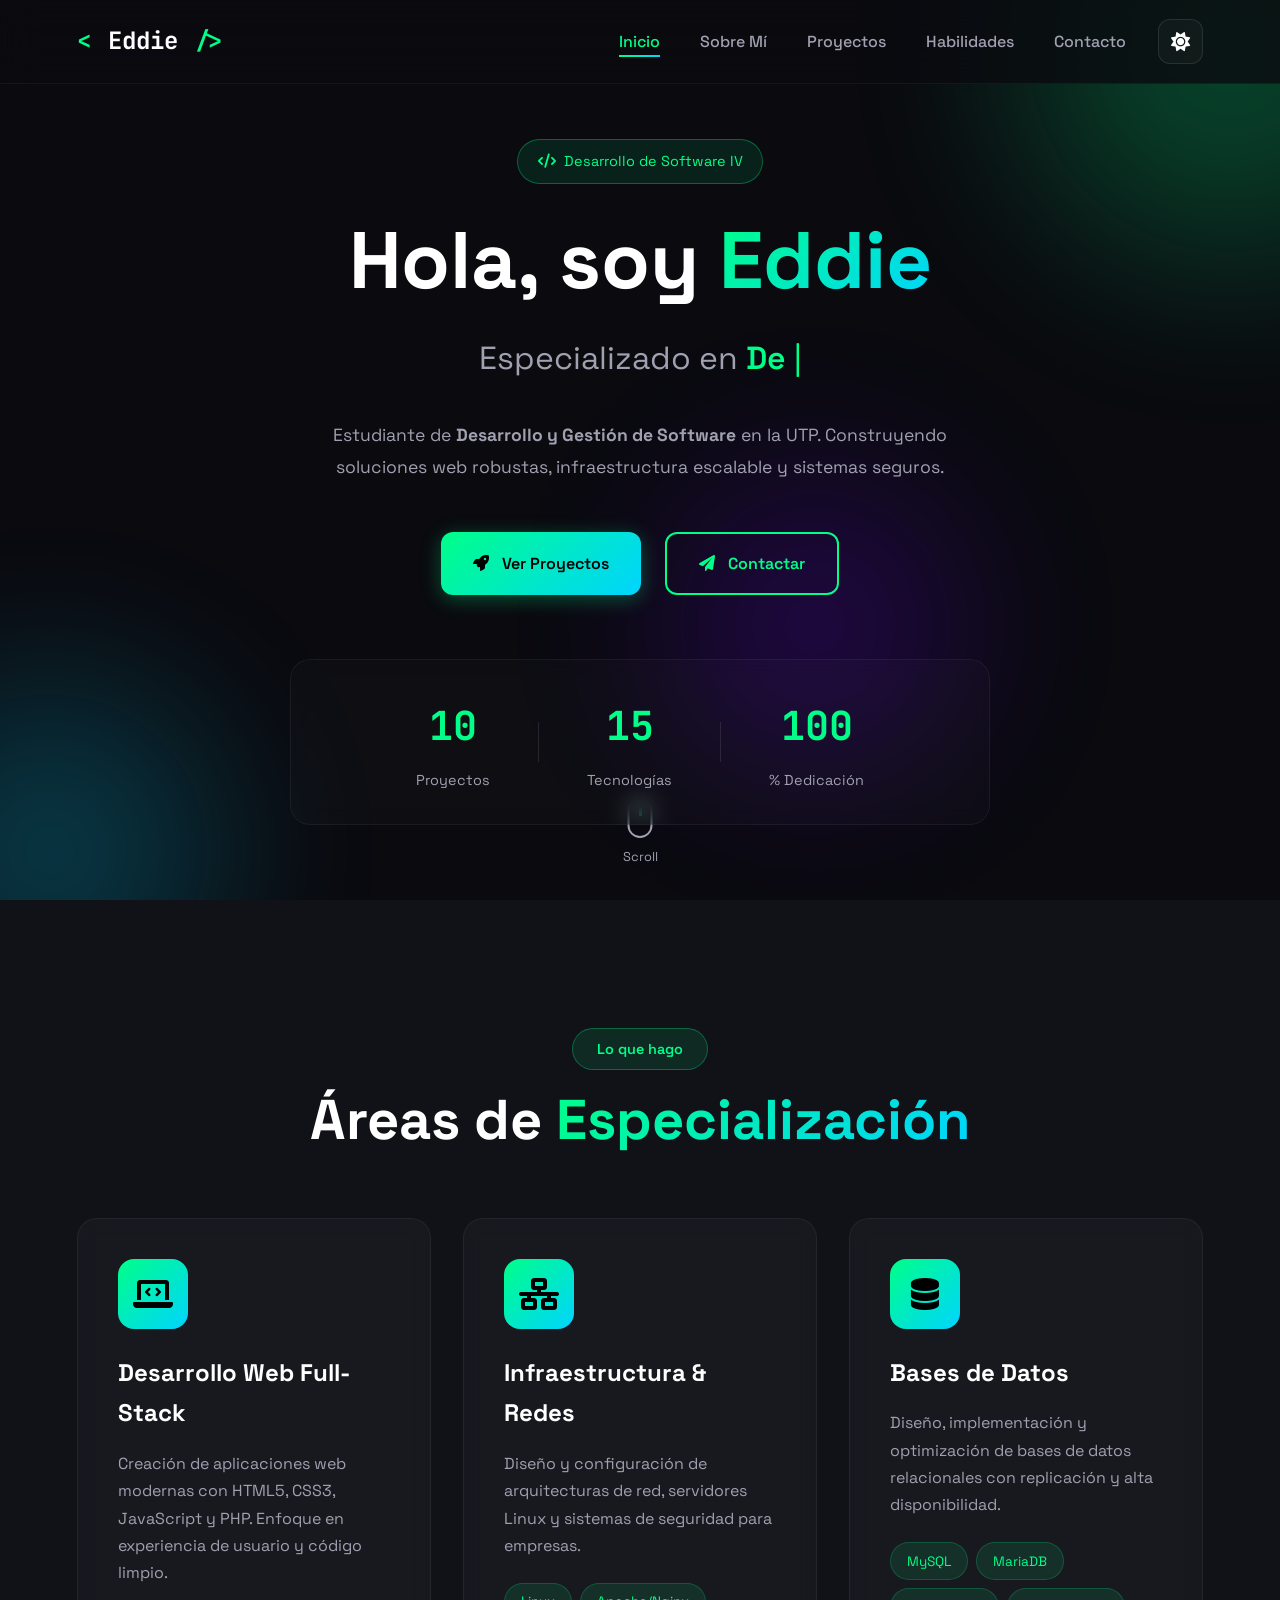
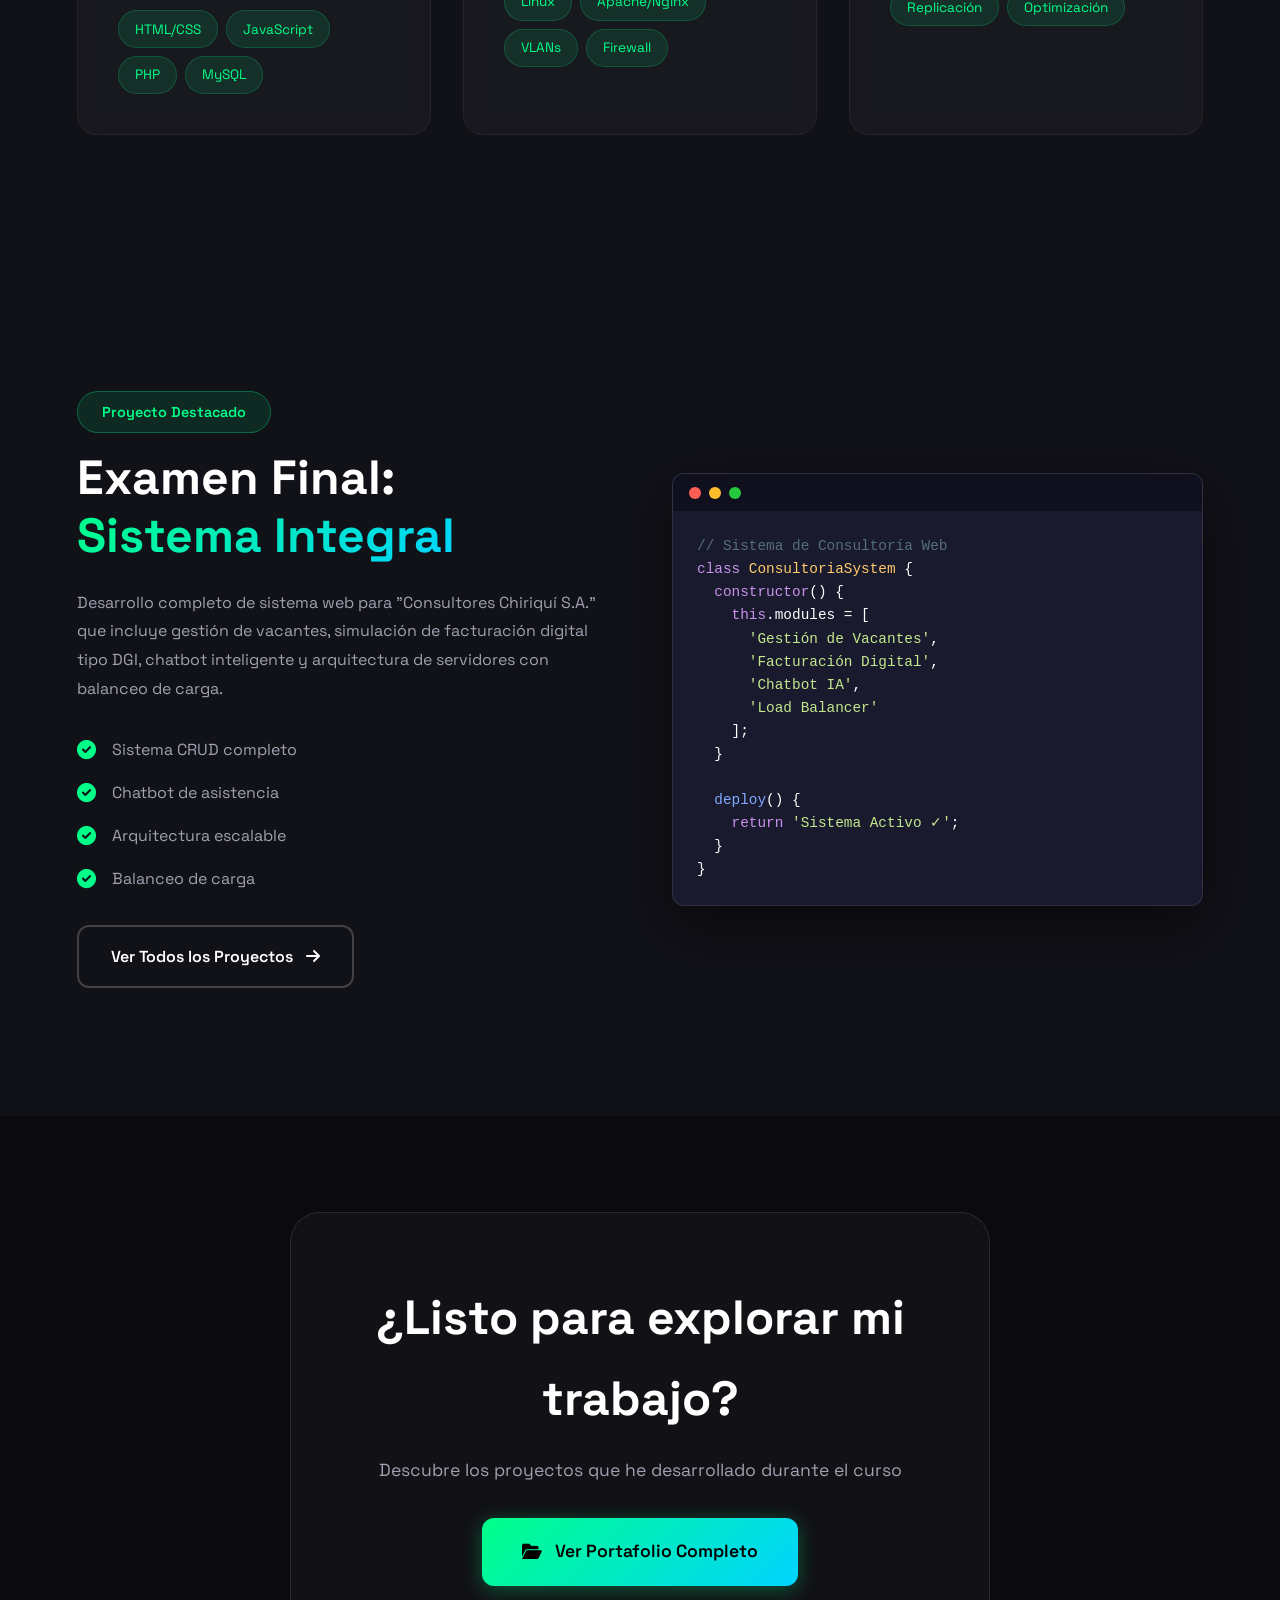
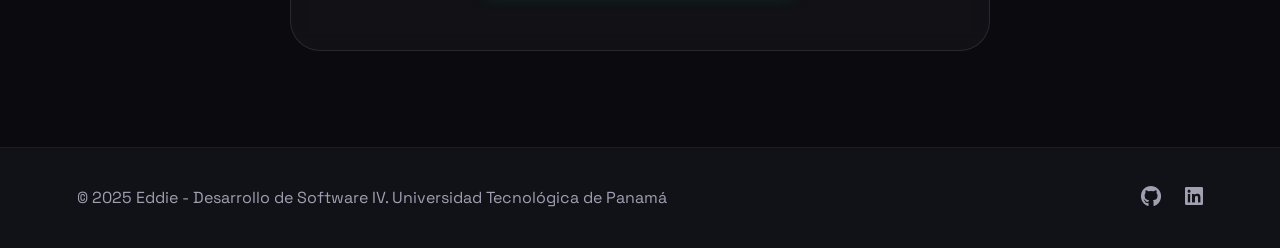
==== commit 88186776: "proyecto listo." ====
--- a/index.html
+++ b/index.html
@@ -29,14 +29,14 @@
                 <span class="logo-text">Eddie</span>
                 <span class="logo-bracket">/&gt;</span>
             </div>
-            <ul class="nav-links">
-                <li><a href="#inicio" class="active">Inicio</a></li>
-                <li><a href="about.html">Sobre Mí</a></li>
-                <li><a href="projects.html">Proyectos</a></li>
-                <li><a href="skills.html">Habilidades</a></li>
-                <li><a href="contact.html">Contacto</a></li>
-            </ul>
-            <div style="display: flex; align-items: center; gap: 1rem;">
+            <div style="display: flex; align-items: center; gap: 2rem;">
+                <ul class="nav-links">
+                    <li><a href="index.html" class="active">Inicio</a></li>
+                    <li><a href="about.html">Sobre Mí</a></li>
+                    <li><a href="projects.html">Proyectos</a></li>
+                    <li><a href="skills.html">Habilidades</a></li>
+                    <li><a href="contact.html">Contacto</a></li>
+                </ul>
                 <button class="theme-toggle" id="themeToggle" aria-label="Cambiar tema">
                     <i class="fas fa-sun" id="themeIcon"></i>
                 </button>
--- a/css/style.css
+++ b/css/style.css
@@ -209,7 +209,10 @@
     border-radius: 12px;
     cursor: pointer;
     transition: var(--transition);
-    margin-left: 1rem;
+}
+
+[data-theme="light"] .theme-toggle {
+    border-color: rgba(0, 0, 0, 0.1);
 }
 
 .theme-toggle:hover {
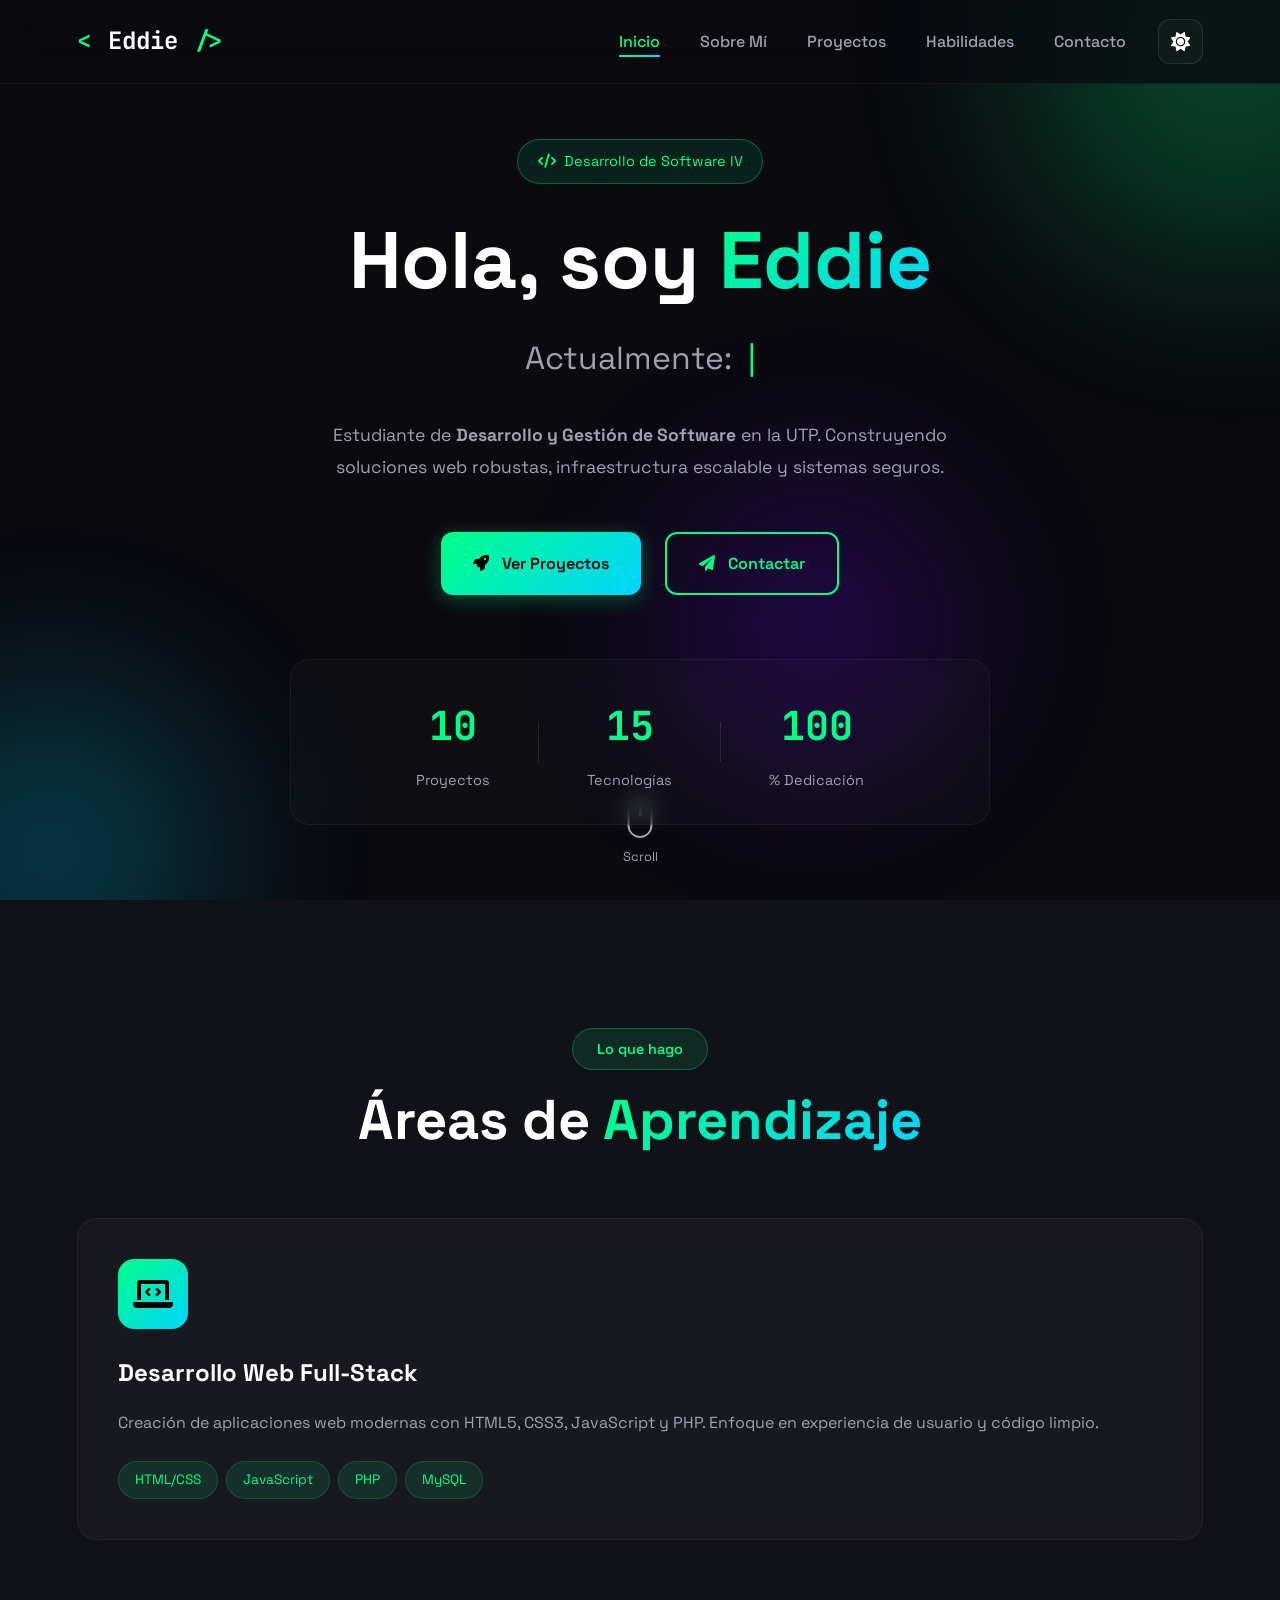
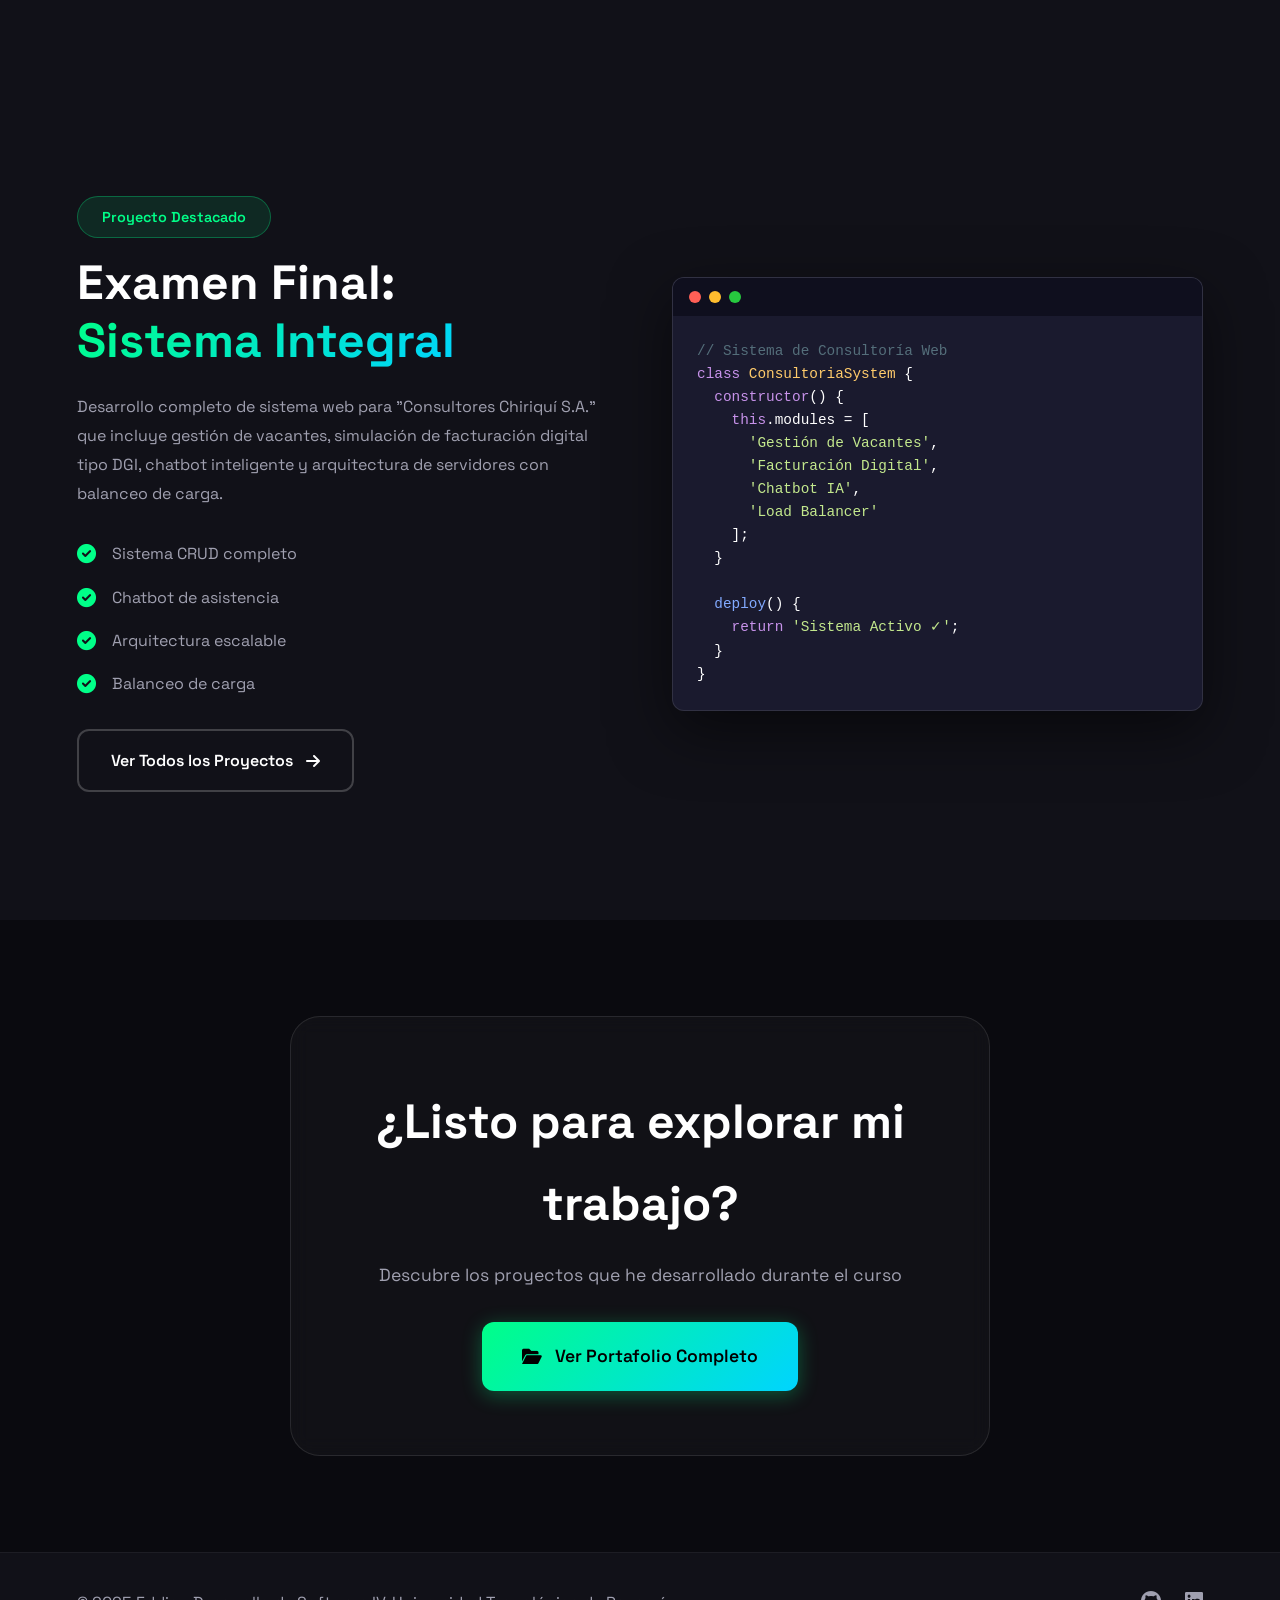
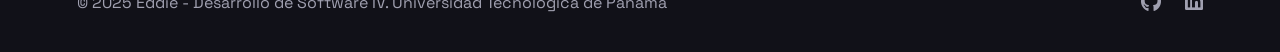
==== commit b43e7629: "Listo." ====
--- a/index.html
+++ b/index.html
@@ -61,7 +61,7 @@
                 </h1>
 
                 <div class="typing-container fade-in-up">
-                    <span class="typing-prefix">Especializado en</span>
+                    <span class="typing-prefix">Actualmente:</span>
                     <span class="typed-text"></span>
                     <span class="cursor">|</span>
                 </div>
@@ -110,7 +110,7 @@
         <section class="section services-section">
             <div class="section-header">
                 <span class="section-tag">Lo que hago</span>
-                <h2 class="section-title">Áreas de <span class="gradient-text">Especialización</span></h2>
+                <h2 class="section-title">Áreas de <span class="gradient-text">Aprendizaje</span></h2>
             </div>
 
             <div class="services-grid">
@@ -128,35 +128,6 @@
                         <li>MySQL</li>
                     </ul>
                 </div>
-
-                <div class="service-card card-hover">
-                    <div class="service-icon">
-                        <i class="fas fa-network-wired"></i>
-                    </div>
-                    <h3>Infraestructura & Redes</h3>
-                    <p>Diseño y configuración de arquitecturas de red, servidores Linux y sistemas de seguridad para
-                        empresas.</p>
-                    <ul class="tech-tags">
-                        <li>Linux</li>
-                        <li>Apache/Nginx</li>
-                        <li>VLANs</li>
-                        <li>Firewall</li>
-                    </ul>
-                </div>
-
-                <div class="service-card card-hover">
-                    <div class="service-icon">
-                        <i class="fas fa-database"></i>
-                    </div>
-                    <h3>Bases de Datos</h3>
-                    <p>Diseño, implementación y optimización de bases de datos relacionales con replicación y alta
-                        disponibilidad.</p>
-                    <ul class="tech-tags">
-                        <li>MySQL</li>
-                        <li>MariaDB</li>
-                        <li>Replicación</li>
-                        <li>Optimización</li>
-                    </ul>
                 </div>
             </div>
         </section>
